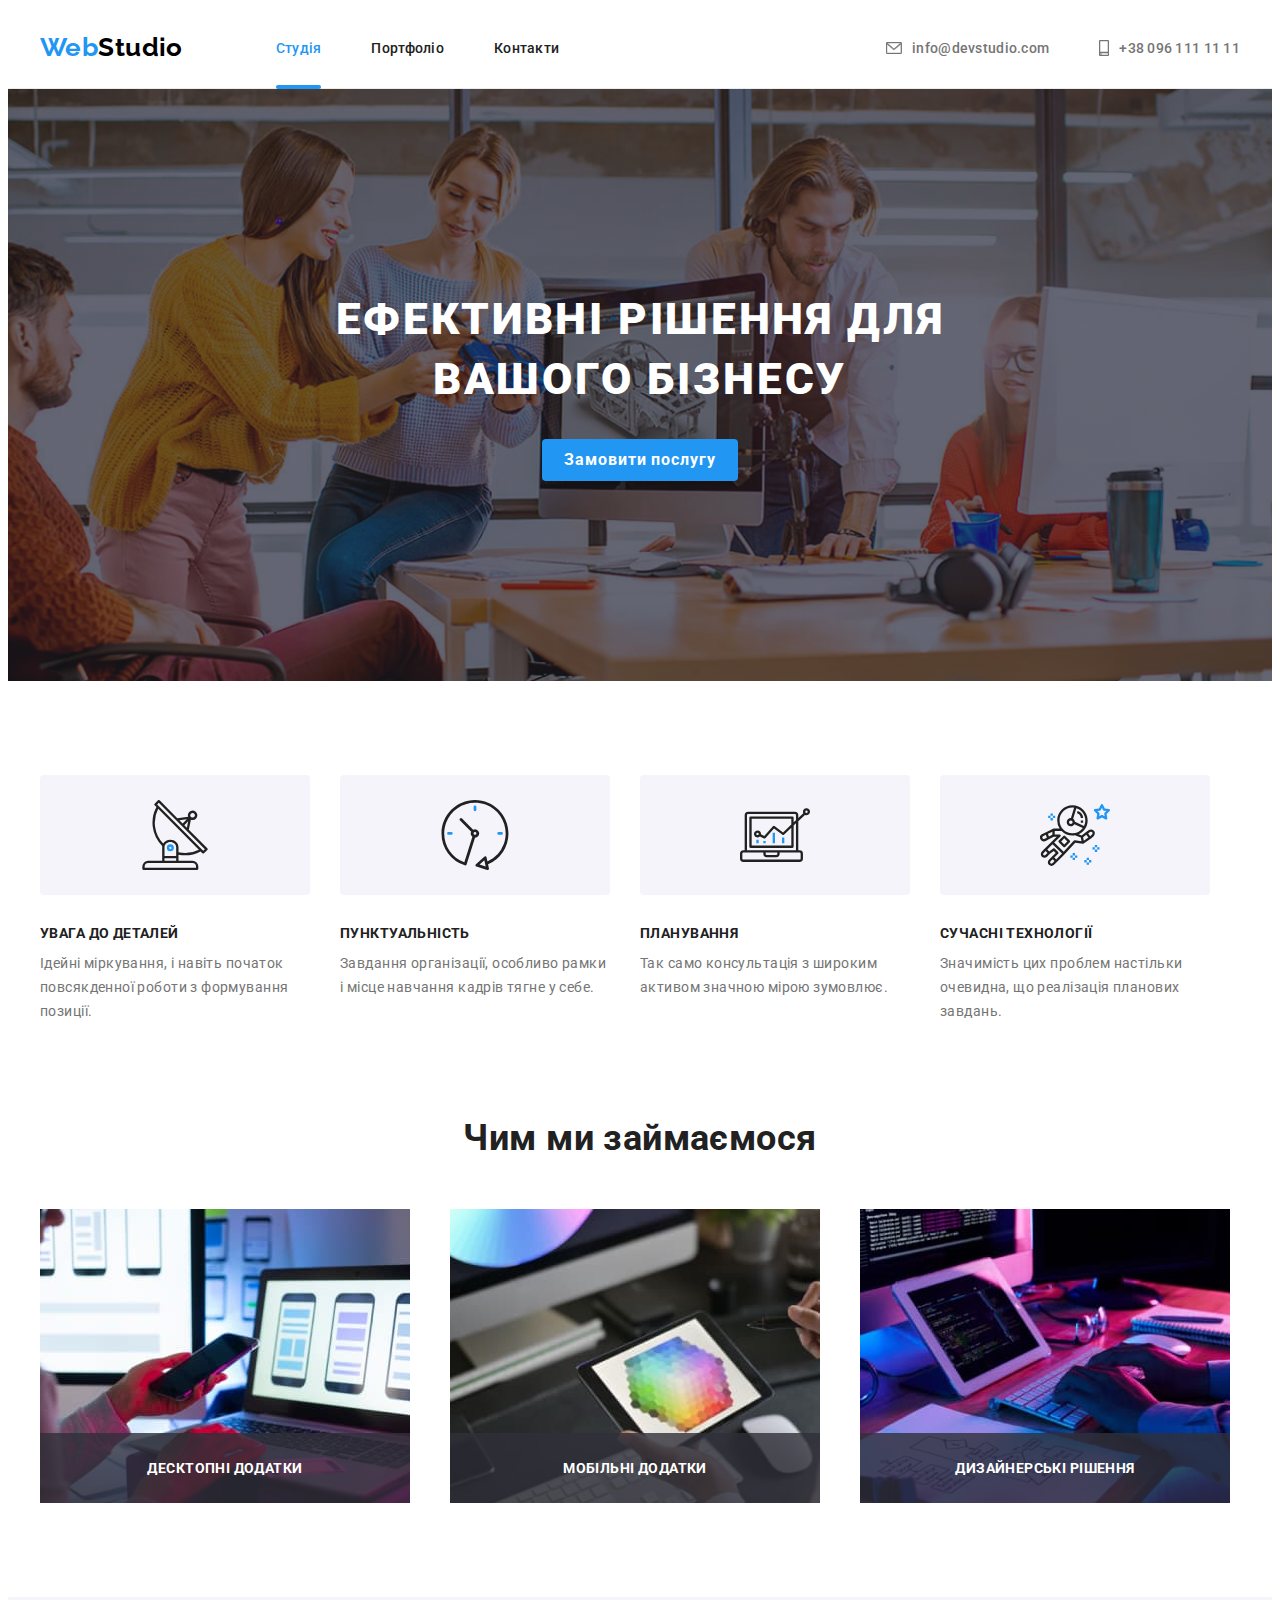
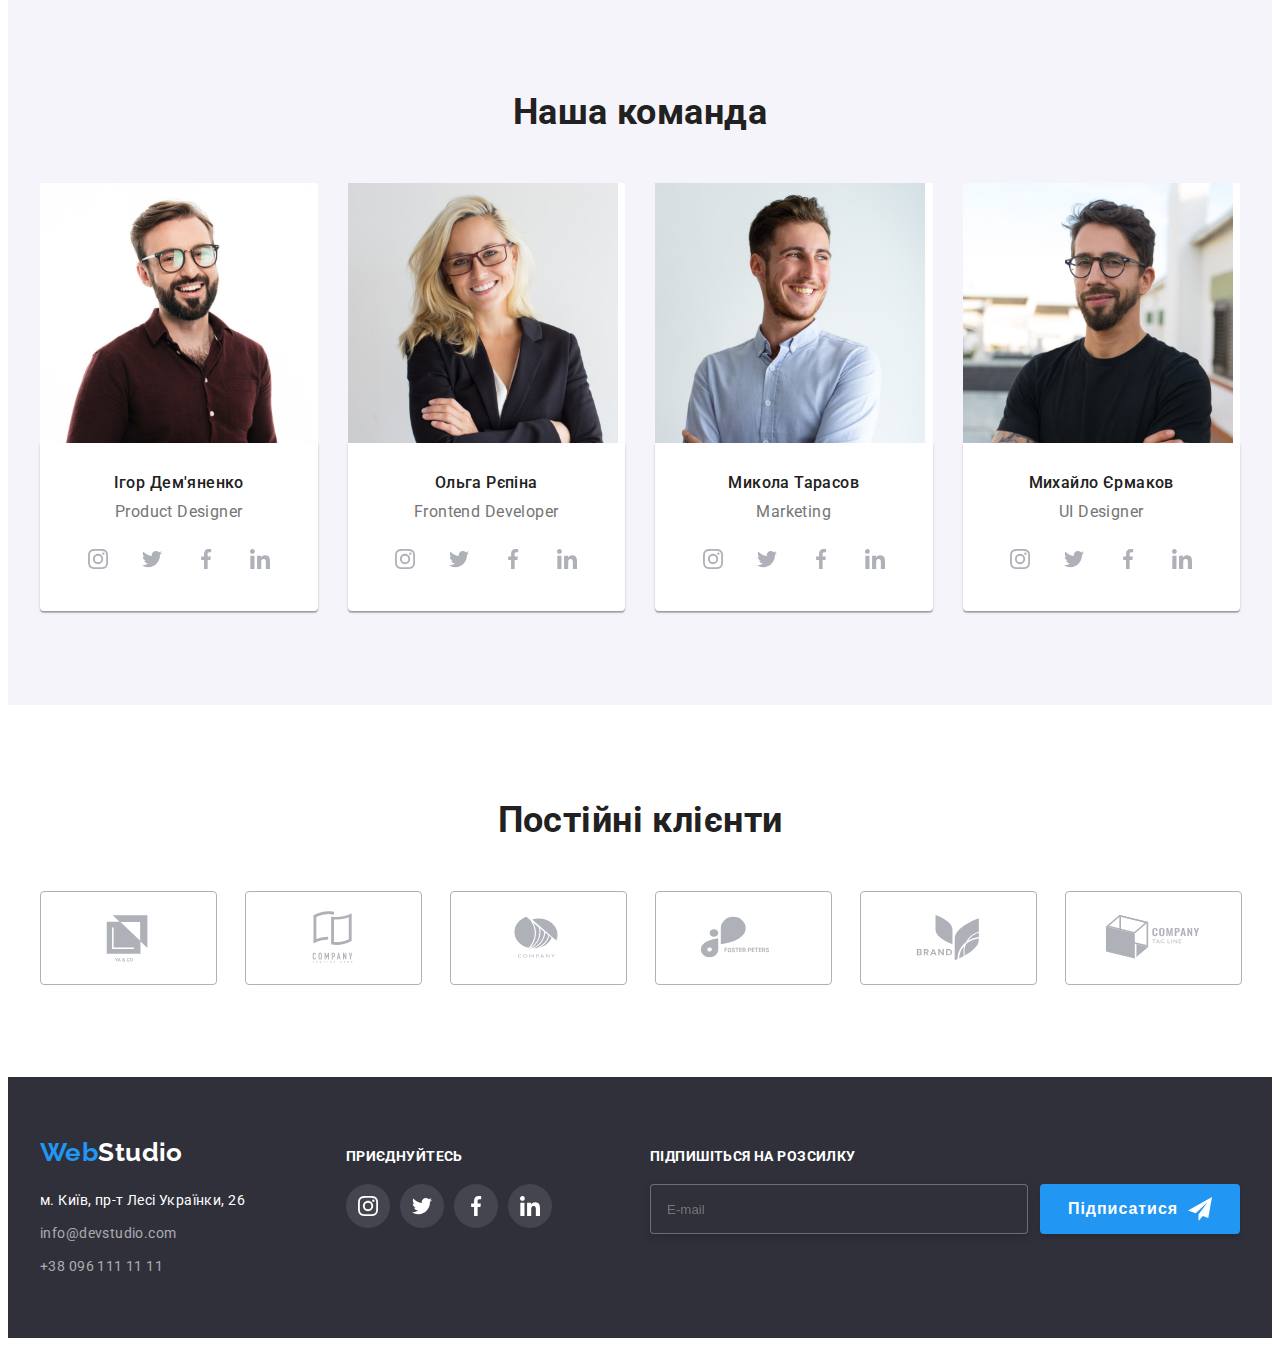
==== index.html @ b9fbfcad "Initial commit" ====
<!DOCTYPE html>
<html lang="uk">
  <head>
    <meta charset="UTF-8" />
    <meta http-equiv="X-UA-Compatible" content="IE=edge" />
    <meta name="viewport" content="width=device-width, initial-scale=1.0" />
    <title>WebStudio</title>
    <!--Fonts-->
    <link rel="preconnect" href="https://fonts.googleapis.com" />
    <link rel="preconnect" href="https://fonts.gstatic.com" crossorigin />
    <link href="https://fonts.googleapis.com/css2?family=Raleway:wght@700&family=Roboto:wght@400;500;700;900&display=swap" rel="stylesheet" />
    <!--modern-normalize.css-->
    <link
      rel="stylesheet"
      href="https://cdnjs.cloudflare.com/ajax/libs/modern-normalize/1.1.0/modern-normalize.min.css"
      integrity="sha512-wpPYUAdjBVSE4KJnH1VR1HeZfpl1ub8YT/NKx4PuQ5NmX2tKuGu6U/JRp5y+Y8XG2tV+wKQpNHVUX03MfMFn9Q=="
      crossorigin="anonymous"
      referrerpolicy="no-referrer"
    />
    <!--CSS-->
    <link rel="stylesheet" href="./CSS/styles.css" />
  </head>

  <body class="page">
    <!--Header (верхня лінія)-->
    <header class="header">
      <div class="container header-container">
        <a class="logo header-logo-link" href="./index.html" lang="en"><span class="logo-part">Web</span>Studio</a>
        <nav class="navigation">
          <ul class="list nav-list">
            <li class="nav-item">
              <a class="link header-link current" href="./index.html">Студія</a>
            </li>
            <li class="nav-item">
              <a class="link header-link" href="./partfolio.html">Портфоліо</a>
            </li>
            <li class="nav-item"><a class="link header-link" href="#">Контакти</a></li>
          </ul>
        </nav>

        <ul class="list nav-list">
          <li class="nav-contact">
            <a class="link header-link" href="mailto:info@devstudio.com">
              <svg class="contacts-icon" width="16" height="12">
                <use href="./images/icons.svg#mail"></use>
              </svg>
              info@devstudio.com</a
            >
          </li>
          <li class="nav-contact">
            <a class="link header-link" href="tel:+380961111111">
              <svg class="contacts-icon" width="10" height="16">
                <use href="./images/icons.svg#smartphone"></use>
              </svg>
              +38 096 111 11 11</a
            >
          </li>
        </ul>
      </div>
    </header>

    <main>
      <!--Section 1 (шапка)-->
      <section class="hero">
        <div class="container hero-container">
          <h1 class="hero-title">Ефективні рішення для вашого бізнесу</h1>
          <button class="hero-btn" type="button" data-modal-open>Замовити послугу</button>
        </div>
      </section>

      <!--Section 2 (особливості)-->
      <section class="feature section">
        <div class="container">
          <h2 class="feature-headline visually-hidden">Особливости</h2>

          <ul class="list feature-list">
            <li class="feature-item">
              <div class="feature-icon-item">
                <svg class="feature-icon" width="70" height="70">
                  <use href="./images/icons.svg#antenna"></use>
                </svg>
              </div>
              <h3 class="feature-title">Увага до деталей</h3>
              <p class="feature-text">Ідейні міркування, і навіть початок повсякденної роботи з формування позиції.</p>
            </li>
            <li class="feature-item">
              <div class="feature-icon-item">
                <svg class="feature-icon" width="70" height="70">
                  <use href="./images/icons.svg#clock"></use>
                </svg>
              </div>
              <h3 class="feature-title">Пунктуальність</h3>
              <p class="feature-text">Завдання організації, особливо рамки і місце навчання кадрів тягне у себе.</p>
            </li>
            <li class="feature-item">
              <div class="feature-icon-item">
                <svg class="feature-icon" width="70" height="70">
                  <use href="./images/icons.svg#diagram"></use>
                </svg>
              </div>
              <h3 class="feature-title">Планування</h3>
              <p class="feature-text">Так само консультація з широким активом значною мірою зумовлює.</p>
            </li>
            <li class="feature-item">
              <div class="feature-icon-item">
                <svg class="feature-icon" width="70" height="70">
                  <use href="./images/icons.svg#astronaut"></use>
                </svg>
              </div>
              <h3 class="feature-title">Сучасні технології</h3>
              <p class="feature-text">Значимість цих проблем настільки очевидна, що реалізація планових завдань.</p>
            </li>
          </ul>
        </div>
      </section>

      <!--Section 3 (чим ми займаємося)-->
      <section class="outer section">
        <div class="container">
          <h2 class="outer-title">Чим ми займаємося</h2>
          <ul class="list outer-list card-set">
            <li class="outer-item card-set-item">
              <img src="./images/feature/img1.jpg" alt="learning to write code" width="370" />
              <p class="outer-text">Десктопні додатки</p>
            </li>
            <li class="outer-item card-set-item">
              <img src="./images/feature/img2.jpg" alt="learn how to configure the code on different devices" width="370" />
              <p class="outer-text">Мобільні додатки</p>
            </li>
            <li class="outer-item card-set-item">
              <img src="./images/feature/img3.jpg" alt="learn how to design a page" width="370" />
              <p class="outer-text">Дизайнерські рішення</p>
            </li>
          </ul>
        </div>
      </section>

      <!--Section 4 (Наша команда)-->
      <section class="team section">
        <div class="container">
          <h2 class="team-title">Наша команда</h2>
          <ul class="list team-list card-set">
            <li class="team-item card-set-item">
              <img class="team-img" src="./images/team/team1.jpg" alt="Product Designer" width="270" />
              <div class="team-box">
                <h3 class="team-name">Ігор Дем'яненко</h3>
                <p class="team-text" lang="en">Product Designer</p>
                <ul class="socials list">
                  <li class="socials-item">
                    <a class="socials-link link" href="https://instagram.com" aria-label="instagram" target="_blank" rel="noopener noreferrer">
                      <svg class="socials-icon" width="20" height="20">
                        <use href="./images/icons.svg#instagram"></use>
                      </svg>
                    </a>
                  </li>
                  <li class="socials-item">
                    <a class="socials-link link" href="https://twitter.com" aria-label="Twitter" target="_blank" rel="noopener noreferrer">
                      <svg class="socials-icon" width="20" height="20">
                        <use href="./images/icons.svg#twitter"></use>
                      </svg>
                    </a>
                  </li>
                  <li class="socials-item">
                    <a class="socials-link link" href="https://facebook.com" aria-label="facebook" target="_blank" rel="noopener noreferrer">
                      <svg class="socials-icon" width="20" height="20">
                        <use href="./images/icons.svg#facebook"></use>
                      </svg>
                    </a>
                  </li>
                  <li class="socials-item">
                    <a class="socials-link link" href="https://linkedin.com" aria-label="linkedin" target="_blank" rel="noopener noreferrer">
                      <svg class="socials-icon" width="20" height="20">
                        <use href="./images/icons.svg#linkedin"></use>
                      </svg>
                    </a>
                  </li>
                </ul>
              </div>
            </li>
            <li class="team-item card-set-item">
              <img class="team-img" src="./images/team/team2.jpg" alt="Frontend Developer" width="270" />
              <div class="team-box">
                <h3 class="team-name">Ольга Рєпіна</h3>
                <p class="team-text" lang="en">Frontend Developer</p>
                <ul class="socials list">
                  <li class="socials-item">
                    <a class="socials-link link" href="https://instagram.com" aria-label="instagram" target="_blank" rel="noopener noreferrer">
                      <svg class="socials-icon" width="20" height="20">
                        <use href="./images/icons.svg#instagram"></use>
                      </svg>
                    </a>
                  </li>
                  <li class="socials-item">
                    <a class="socials-link link" href="https://twitter.com" aria-label="Twitter" target="_blank" rel="noopener noreferrer">
                      <svg class="socials-icon" width="20" height="20">
                        <use href="./images/icons.svg#twitter"></use>
                      </svg>
                    </a>
                  </li>
                  <li class="socials-item">
                    <a class="socials-link link" href="https://facebook.com" aria-label="facebook" target="_blank" rel="noopener noreferrer">
                      <svg class="socials-icon" width="20" height="20">
                        <use href="./images/icons.svg#facebook"></use>
                      </svg>
                    </a>
                  </li>
                  <li class="socials-item">
                    <a class="socials-link link" href="https://linkedin.com" aria-label="linkedin" target="_blank" rel="noopener noreferrer">
                      <svg class="socials-icon" width="20" height="20">
                        <use href="./images/icons.svg#linkedin"></use>
                      </svg>
                    </a>
                  </li>
                </ul>
              </div>
            </li>
            <li class="team-item card-set-item">
              <img class="team-img" src="./images/team/team3.jpg" alt="Marketing" width="270" />
              <div class="team-box">
                <h3 class="team-name">Микола Тарасов</h3>
                <p class="team-text" lang="en">Marketing</p>
                <ul class="socials list">
                  <li class="socials-item">
                    <a class="socials-link link" href="https://instagram.com" aria-label="instagram" target="_blank" rel="noopener noreferrer">
                      <svg class="socials-icon" width="20" height="20">
                        <use href="./images/icons.svg#instagram"></use>
                      </svg>
                    </a>
                  </li>
                  <li class="socials-item">
                    <a class="socials-link link" href="https://twitter.com" aria-label="Twitter" target="_blank" rel="noopener noreferrer">
                      <svg class="socials-icon" width="20" height="20">
                        <use href="./images/icons.svg#twitter"></use>
                      </svg>
                    </a>
                  </li>
                  <li class="socials-item">
                    <a class="socials-link link" href="https://facebook.com" aria-label="facebook" target="_blank" rel="noopener noreferrer">
                      <svg class="socials-icon" width="20" height="20">
                        <use href="./images/icons.svg#facebook"></use>
                      </svg>
                    </a>
                  </li>
                  <li class="socials-item">
                    <a class="socials-link link" href="https://linkedin.com" aria-label="linkedin" target="_blank" rel="noopener noreferrer">
                      <svg class="socials-icon" width="20" height="20">
                        <use href="./images/icons.svg#linkedin"></use>
                      </svg>
                    </a>
                  </li>
                </ul>
              </div>
            </li>
            <li class="team-item card-set-item">
              <img class="team-img" src="./images/team/team4.jpg" alt="UI Designer" width="270" />
              <div class="team-box">
                <h3 class="team-name">Михайло Єрмаков</h3>
                <p class="team-text" lang="en">UI Designer</p>
                <ul class="socials list">
                  <li class="socials-item">
                    <a class="socials-link link" href="https://instagram.com" aria-label="instagram" target="_blank" rel="noopener noreferrer">
                      <svg class="socials-icon" width="20" height="20">
                        <use href="./images/icons.svg#instagram"></use>
                      </svg>
                    </a>
                  </li>
                  <li class="socials-item">
                    <a class="socials-link link" href="https://twitter.com" aria-label="Twitter" target="_blank" rel="noopener noreferrer">
                      <svg class="socials-icon" width="20" height="20">
                        <use href="./images/icons.svg#twitter"></use>
                      </svg>
                    </a>
                  </li>
                  <li class="socials-item">
                    <a class="socials-link link" href="https://facebook.com" aria-label="facebook" target="_blank" rel="noopener noreferrer">
                      <svg class="socials-icon" width="20" height="20">
                        <use href="./images/icons.svg#facebook"></use>
                      </svg>
                    </a>
                  </li>
                  <li class="socials-item">
                    <a class="socials-link link" href="https://linkedin.com" aria-label="linkedin" target="_blank" rel="noopener noreferrer">
                      <svg class="socials-icon" width="20" height="20">
                        <use href="./images/icons.svg#linkedin"></use>
                      </svg>
                    </a>
                  </li>
                </ul>
              </div>
            </li>
          </ul>
        </div>
      </section>
      <!-- Section 5 (Client) -->

      <section class="section">
        <div class="container">
          <h2 class="client-title">Постійні клієнти</h2>
          <ul class="list client-list card-set">
            <li class="client-item card-set-item">
              <a class="client-link link" href="#">
                <svg class="client-icon" width="106" height="60">
                  <use href="./images/icons.svg#logo-1"></use>
                </svg>
              </a>
            </li>
            <li class="client-item card-set-item">
              <a class="client-link link" href="#"
                ><svg class="client-icon" width="106" height="60">
                  <use href="./images/icons.svg#logo-2"></use>
                </svg>
              </a>
            </li>
            <li class="client-item card-set-item">
              <a class="client-link link" href="#"
                ><svg class="client-icon" width="106" height="60">
                  <use href="./images/icons.svg#logo-3"></use>
                </svg>
              </a>
            </li>
            <li class="client-item card-set-item">
              <a class="client-link link" href="#"
                ><svg class="client-icon" width="106" height="60">
                  <use href="./images/icons.svg#logo-4"></use>
                </svg>
              </a>
            </li>
            <li class="client-item card-set-item">
              <a class="client-link link" href="#"
                ><svg class="client-icon" width="106" height="60">
                  <use href="./images/icons.svg#logo-5"></use>
                </svg>
              </a>
            </li>
            <li class="client-item card-set-item">
              <a class="client-link link" href="#"
                ><svg class="client-icon" width="106" height="60">
                  <use href="./images/icons.svg#logo-6"></use>
                </svg>
              </a>
            </li>
          </ul>
        </div>
      </section>
    </main>
    <!--Footer (подвал)-->
    <footer class="footer">
      <div class="container footer-flex">
        <div>
          <a class="logo footer-logo" href="./index.html" lang="en"><span class="logo-part">Web</span><span class="footer-logo-part">Studio</span></a>

          <address class="footer-contact">
            <p class="footer-text">м. Київ, пр-т Лесі Українки, 26</p>
            <ul class="list footer-list">
              <li class="footer-item">
                <a class="link" href="mailto:info@devstudio.com">info@devstudio.com</a>
              </li>
              <li class="footer-item">
                <a class="link" href="tel:+380961111111">+38 096 111 11 11</a>
              </li>
            </ul>
          </address>
        </div>

        <div class="footer-container">
          <p class="footer-socials-text">Приєднуйтесь</p>
          <ul class="list footer-socials-list">
            <li class="footer-socials-item">
              <a class="footer-socials-link" href="https://instagram.com" aria-label="instagram" target="_blank" rel="noopener noreferrer">
                <svg class="footer-socials-icon" width="20" height="20">
                  <use href="./images/icons.svg#instagram"></use>
                </svg>
              </a>
            </li>
            <li class="footer-socials-item">
              <a class="footer-socials-link" href="https://twitter.com" aria-label="Twitter" target="_blank" rel="noopener noreferrer">
                <svg class="footer-socials-icon" width="20" height="20">
                  <use href="./images/icons.svg#twitter"></use>
                </svg>
              </a>
            </li>
            <li class="footer-socials-item">
              <a class="footer-socials-link" href="https://facebook.com" aria-label="facebook" target="_blank" rel="noopener noreferrer">
                <svg class="footer-socials-icon" width="20" height="20">
                  <use href="./images/icons.svg#facebook"></use>
                </svg>
              </a>
            </li>
            <li class="footer-socials-item">
              <a class="footer-socials-link" href="https://linkedin.com" aria-label="linkedin" target="_blank" rel="noopener noreferrer">
                <svg class="footer-socials-icon" width="20" height="20">
                  <use href="./images/icons.svg#linkedin"></use>
                </svg>
              </a>
            </li>
          </ul>
        </div>

        <div class="footer-container">
          <p class="footer-mailing-text">Підпишіться на розсилку</p>
          <form class="footeer-mailing-contener">
            <label class="footer-label">
              <input class="footer-mailing-form" type="email" name="mail" placeholder="E-mail" />
            </label>
            <button class="footer-mailing-btn" type="submit">
              <span>Підписатися</span>
              <svg class="footer-mailing-svg" width="24" height="24">
                <use href="./images/icons.svg#mail-plane"></use>
              </svg>
            </button>
          </form>
        </div>
      </div>
    </footer>
    <!-- Modal window -->
    <div class="backdrop is-hidden" data-modal>
      <div class="modal">
        <button class="modal-btn" type="button" data-modal-close>
          <svg width="18" height="18">
            <use href="./images/icons.svg#close-black"></use>
          </svg>
        </button>
        <form class="register-form" name="register-form">
          <strong class="register-form-title">Залиште свої дані, ми вам передзвонимо</strong>

          <div class="register-form-group" role="group">
            <label class="register-form-field">
              <span class="register-form-text">Ім'я</span>
              <input class="register-form-input" type="text" name="name" />
              <svg class="register-form-icon" width="18" height="18">
                <use href="./images/icons.svg#person"></use>
              </svg>
            </label>

            <label class="register-form-field">
              <span class="register-form-text">Телефон</span>
              <input class="register-form-input" type="tel" name="tel" />
              <svg class="register-form-icon" width="18" height="18">
                <use href="./images/icons.svg#phone"></use>
              </svg>
            </label>

            <label class="register-form-field">
              <span class="register-form-text">Пошта</span>
              <input class="register-form-input" type="email" name="email" />
              <svg class="register-form-icon" width="18" height="18">
                <use href="./images/icons.svg#email"></use>
              </svg>
            </label>

            <label class="register-form-field">
              <span class="register-form-text">Коментар</span>
              <textarea class="register-form-massage" name="comment" rows="6" placeholder="Введіть текст"></textarea>
            </label>
          </div>

          <label class="register-form-agreement">
            <input class="register-form-checkbox visually-hidden" type="checkbox" name="checkbox" />
            <svg class="register-form-icons" width="16" height="15">
              <use class="icon-checked" href="./images/icons.svg#check"></use>
              <use class="icon-unchecked" href="./images/icons.svg#uncheck"></use>
            </svg>
            <span class="register-form-mailing">Погоджуюся з розсилкою та приймаю <a class="register-form-contract link" href="#">Умови договору</a></span>
          </label>

          <button class="register-form-btn" type="submit">Відправити</button>
        </form>
      </div>
    </div>

    <script src="./js/modal.js"></script>
  </body>
</html>
---- CSS/styles.css ----
:root {
  /* Fonts */
  --main-font: 'Roboto', sans-serif;
  --secondary-font: 'Raleway', sans-serif;

  /* Text colors */
  --main-txt-cl: #212121;
  --light-txt-cl: #757575;
  --accent-txt-cl: #2196f3;
  --second-txt-cl: #ffffff;
  --black-txt-cl: #000000;
  --footer-link-txt-cl: rgba(255, 255, 255, 0.6);
  --footer-txt-second: rgba(255, 255, 255, 0.1);

  /* Background colors */
  --accent-bg-cl: #2f303a;
  --bg-cl: #f5f5f5;
  --second-bg-cl: #f5f4fa;
  --cl-box: #eeeeee;
  --bg-activ-btn: #188ce8;
  --bg-grip-cl: #afb1b8;

  /* Others */
  --items: 3;
  --indent: 30px;

  --animation: 250ms cubic-bezier(0.4, 0, 0.2, 1);
}
/**
  |============================
  | Основні
  |============================
*/
/* reset */
h1,
h2,
h3,
h4,
h5,
h6,
p {
  margin: 0;
}

img {
  display: block;
}

.list {
  list-style: none;
  margin: 0;
  padding: 0;
}

.link {
  text-decoration: none;
  color: currentColor;
  transition: color var(--animation);
}

.container {
  width: 1200px;
  padding-left: 15px;
  padding-right: 15px;

  margin-left: auto;
  margin-right: auto;
}

/* card set */
.card-set {
  display: flex;
  flex-wrap: wrap;
  gap: var(--indent);
}

.card-set-item {
  flex-basis: calc((100% - var(--indent) * (var(--items) - 1)) / var(--items));
}

/**
  |============================
  | body
  |============================
*/
.page {
  font-size: 14px;
  font-family: var(--main-font);
  letter-spacing: 0.03em;
  color: var(--main-txt-cl);
  background: var(--second-txt-cl);
}
.visually-hidden {
  position: absolute;
  width: 1px;
  height: 1px;
  margin: -1px;
  border: 0;
  padding: 0;
  white-space: nowrap;
  clip-path: inset(100%);
  clip: rect(0 0 0 0);
  overflow: hidden;
}
.section {
  padding-top: 94px;
  padding-bottom: 94px;
  align-items: center;
}

/**
  |============================
  | Header
  |============================
*/
.header {
  background: var(--second-txt-cl);
  color: currentColor;
  border-bottom: 1px solid #ececec;
}
.header-container {
  display: flex;
  align-items: center;
}
.navigation {
  margin-right: auto;
}
.nav-list {
  display: flex;
  align-items: center;
  gap: 50px;
}

.logo {
  font-family: var(--secondary-font);
  font-weight: 700;
  font-size: 26px;
  line-height: calc(31 / 26);
  text-decoration: none;
  color: var(--black-txt-cl);
  margin-right: 93px;
}

.logo-part {
  color: var(--accent-txt-cl);
}

.nav-item {
  font-weight: 500;
  line-height: calc(16 / 14);
  letter-spacing: 0.02em;
  color: var(--main-txt-cl);
}

.header-link {
  display: flex;
  align-items: center;
  padding-top: 32px;
  padding-bottom: 32px;
  gap: 10px;
}
.header-logo-link {
  display: flex;
  align-items: center;
  padding-top: 24px;
  padding-bottom: 25px;
}

.nav-contact {
  font-weight: 500;
  font-size: 14px;
  line-height: calc(16 / 14);
  letter-spacing: 0.02em;
  color: var(--light-txt-cl);
  transition: color var(--animation);
}

.link:hover,
.link:focus {
  color: var(--accent-txt-cl);
}
.nav-item {
  position: relative;
}

.current {
  color: var(--accent-txt-cl);
}
.nav-item .current::after {
  content: '';
  display: inline-block;
  position: absolute;
  width: 100%;
  height: 4px;
  bottom: -1.5%;
  background-color: var(--accent-txt-cl);
  border-radius: 2px;
}

.contacts-icon {
  fill: currentColor;
  stroke: var(--light-txt-cl);
  transition: color var(--animation);
}
.nav-contact .contacts-icon:hover,
.nav-contact .contacts-icon:focus {
  color: var(--accent-txt-cl);
}
/**
  |============================
  | Section 1 (шапка)
  |============================
*/

.hero {
  background-color: var(--accent-bg-cl);
  padding-top: 200px;
  padding-bottom: 200px;
  background-image: linear-gradient(to right, rgba(47, 48, 58, 0.4), rgba(47, 48, 58, 0.4)), url(../images/hero/bg-hero.png);
  background-position: center;
  background-repeat: no-repeat;
  background-size: cover;
  max-width: 1600px;
  margin-left: auto;
  margin-right: auto;
}

/* .hero-container {
} */

.hero-title {
  font-weight: 900;
  font-size: 44px;
  line-height: calc(60 / 44);
  text-align: center;
  letter-spacing: 0.06em;
  text-transform: uppercase;
  color: var(--second-txt-cl);
  width: 696px;
  margin-left: auto;
  margin-right: auto;
  margin-bottom: 30px;
}
.hero-btn:hover,
.hero-btn:focus {
  background-color: var(--bg-activ-btn);
}
.hero-btn {
  font-family: inherit;
  font-weight: 700;
  font-size: 16px;
  line-height: calc(30 / 16);
  display: flex;
  align-items: center;
  text-align: center;
  cursor: pointer;
  letter-spacing: 0.06em;
  color: var(--second-txt-cl);
  background-color: var(--accent-txt-cl);
  padding: 6px 22px;
  margin-left: auto;
  margin-right: auto;
  border: none;
  box-shadow: 0px 4px 4px rgba(0, 0, 0, 0.15);
  border-radius: 4px;
  transition: background-color var(--animation);
}

/**
  |============================
  | Section 2 (особливості)
  |============================
*/
/* .feature {

} */

.feature-list {
  display: flex;
  gap: 30px;
}
.feature-icon-item {
  display: flex;
  justify-content: center;
  align-items: center;
  width: 270px;
  height: 120px;
  background-color: var(--second-bg-cl);
  border-radius: 4px;
  margin-bottom: 30px;
}
.feature-icon {
  --items: 4;
}

/*.feature-headline {
 } */

.feature-item {
  width: 270px;
}

.feature-title {
  margin-bottom: 10px;
  font-weight: 700;
  font-size: 14px;
  line-height: calc(16 / 14);
  text-transform: uppercase;
  color: var(--main-txt-cl);
}

.feature-text {
  line-height: calc(24 / 14);
  color: var(--light-txt-cl);
}

/**
  |============================
  | чим ми займаємося
  |============================
*/

.outer {
  padding-top: 0;
}

/* .outer-list {
} */

.outer-title {
  font-weight: 700;
  font-size: 36px;
  line-height: calc(42 / 36);
  text-align: center;
  color: var(--main-txt-cl);
  margin-bottom: 50px;
}

.outer-item {
  position: relative;
}

.outer-text {
  display: flex;
  justify-content: center;
  align-items: center;
  position: absolute;
  font-weight: 700;
  font-size: 14px;
  line-height: calc(16 / 14);
  text-transform: uppercase;
  width: 370px;
  height: 70px;
  bottom: 0;
  color: var(--second-txt-cl);
  background-color: rgba(47, 48, 58, 0.8);
}

/**
  |============================
  | Команда
  |============================
*/

.team {
  background: var(--second-bg-cl);
}

.team-list {
  --items: 4;
}

.team-title {
  margin-bottom: 50px;
  font-weight: 700;
  font-size: 36px;
  line-height: calc(42 / 36);
  text-align: center;
  color: var(--main-txt-cl);
}

.team-item {
  background-color: var(--second-txt-cl);
}

/*.team-img {
}*/
.team-box {
  box-shadow: 0px 1px 3px rgba(0, 0, 0, 0.12), 0px 1px 1px rgba(0, 0, 0, 0.14), 0px 2px 1px rgba(0, 0, 0, 0.2);
  border-radius: 0px 0px 4px 4px;
  padding: 30px;
}

.team-name {
  margin-bottom: 10px;
  font-weight: 500;
  font-size: 16px;
  line-height: calc(19 / 16);
  text-align: center;
  color: var(--main-txt-cl);
}

.team-text {
  font-size: 16px;
  line-height: calc(19 / 16);
  text-align: center;
  color: var(--light-txt-cl);
  margin-bottom: 16px;
}

/* team icons */
.socials {
  display: flex;
  justify-content: center;
  gap: 10px;
}
.socials-item .socials-link {
  display: flex;
  align-items: center;
  justify-content: center;

  width: 44px;
  height: 44px;

  color: var(--bg-grip-cl);
  background-color: var(--second-txt-cl);
  border-radius: 50%;
  transition: color var(--animation), background-color var(--animation);
}

.socials-link:hover,
.socials-link:focus {
  color: var(--second-txt-cl);
  background-color: var(--accent-txt-cl);
}

.socials-icon {
  fill: currentColor;
}

/**
  |============================
  | Client
  |============================
*/

.client-title {
  font-weight: 700;
  font-size: 36px;
  line-height: 42px;
  text-align: center;
  margin-bottom: 50px;
}

.client-list {
  display: flex;
  gap: 30px;
  --items: 6;
}
.client-item {
  width: 170px;
  height: 92px;
}

.client-link {
  display: flex;
  justify-content: center;
  align-items: center;
  border: 1px solid var(--bg-grip-cl);
  border-radius: 4px;
  width: 100%;
  height: 100%;
  color: var(--bg-grip-cl);
  transition: color var(--animation), border var(--animation);
}

.client-link:hover,
.client-link:focus {
  color: var(--accent-txt-cl);
  border: 1px solid var(--accent-txt-cl);
}

.client-icon {
  fill: currentColor;
}

/**
  |============================
  | Footer
  |============================
*/

.footer {
  background-color: var(--accent-bg-cl);
  padding-top: 60px;
  padding-bottom: 60px;
}
.footer-flex {
  display: flex;
  gap: 70px;
  align-items: baseline;
}

.footer-logo {
  display: block;
  margin-bottom: 20px;
}
.footer-logo-part {
  color: var(--second-txt-cl);
}

.footer-list {
  display: flex;
  flex-direction: column;
  gap: 9px;
}
.footer-contact {
  font-style: normal;
  text-decoration: none;
  line-height: calc(24 / 14);
}
.footer-text {
  margin-bottom: 9px;
  line-height: calc(24 / 14);
  color: var(--second-txt-cl);
}

.footer-item {
  color: var(--footer-link-txt-cl);
}
.footer-container {
  display: flex;
  flex-direction: column;
}

.footer-container:last-child {
  margin-left: auto;
}

/* .footer-socials-container {
} */
.footer-socials-text {
  font-weight: 700;
  line-height: calc(16 / 14);
  letter-spacing: 0.03em;
  text-transform: uppercase;
  color: var(--second-txt-cl);
  margin-bottom: 20px;
}
.footer-socials-list {
  display: flex;
  justify-content: center;
  gap: 10px;
}

/* .footer-socials-item {
} */
.footer-socials-link {
  display: flex;
  align-items: center;
  justify-content: center;
  width: 44px;
  height: 44px;
  border-radius: 50%;

  color: var(--second-txt-cl);
  background-color: var(--footer-txt-second);
  transition: background-color var(--animation);
}

.footer-socials-link:hover,
.footer-socials-link:focus {
  background-color: var(--accent-txt-cl);
}
.footer-socials-icon {
  fill: currentColor;
}

/* mailing  list */
.footer-label {
  display: flex;
  justify-content: center;
}

.footer-mailing-text {
  font-weight: 700;
  line-height: calc(16 / 14);
  letter-spacing: 0.03em;
  text-transform: uppercase;
  color: var(--second-txt-cl);
  margin-bottom: 20px;
}

.footer-mailing-btn {
  display: flex;
  gap: 10px;
  width: 200px;
  font-weight: 700;
  font-size: 16px;
  line-height: calc(30 / 16);
  align-items: center;
  text-align: center;
  letter-spacing: 0.06em;
  color: var(--second-txt-cl);
  background: var(--accent-txt-cl);
  box-shadow: 0px 4px 4px rgba(0, 0, 0, 0.15);
  border-radius: 4px;
  border: none;
  cursor: pointer;
  fill: currentColor;
  padding-top: 10px;
  padding-bottom: 10px;
  padding-left: 28px;
  padding-right: 13px;
}
.footer-mailing-form {
  color: var(--second-txt-cl);
  background: var(--accent-bg-cl);
  border: 1px solid rgba(255, 255, 255, 0.3);
  filter: drop-shadow(0px 4px 4px rgba(0, 0, 0, 0.15));
  border-radius: 4px;
  margin-right: 12px;
  padding-left: 16px;
  width: 358px;
}
.footeer-mailing-contener {
  display: flex;
}

/**
    |============================
    | Partfolio
    |============================
  */

.partfolio-filtr {
  display: flex;
  justify-content: center;
  gap: 8px;
  margin-bottom: 50px;
}

/* .partfolio-filtr-item {
  
} */

.partfolio-btn {
  font-family: inherit;
  font-weight: 500;
  font-size: 16px;
  line-height: calc(26 / 16);
  cursor: pointer;
  align-items: center;
  text-align: center;
  background-color: var(--second-bg-cl);
  border: none;
  padding: 6px 22px;
  border-radius: 4px;
  transition: color var(--animation), background-color var(--animation), box-shadow var(--animation);
}

.partfolio-btn:hover,
.partfolio-btn:focus {
  color: var(--second-txt-cl);
  background-color: var(--accent-txt-cl);
  box-shadow: 0px 3px 1px rgba(0, 0, 0, 0.1), 0px 1px 2px rgba(0, 0, 0, 0.08), 0px 2px 2px rgba(0, 0, 0, 0.12);
}

/* .partfolio-card-list {
/* } */
.partfolio-work {
  display: flex;
  flex-wrap: wrap;
  transition: box-shadow var(--animation);
}

/* .partfolio-work-img { 
} */
.portfolio-thumb {
  position: relative;
  overflow: hidden;
}
.overlay {
  position: absolute;
  top: 0;
  left: 0;
  width: 100%;
  height: 100%;
  transform: translateY(100%);
  display: flex;
  justify-content: center;
  align-items: center;
  padding: 24px;
  background-color: rgba(33, 150, 243, 0.9);
  transition: transform var(--animation);
}
.overlay-desc {
  font-weight: 400;
  font-size: 18px;
  line-height: calc(28 / 18);
  letter-spacing: 0.03em;
  user-select: none;

  color: var(--second-txt-cl);
}
.partfolio-work:hover .overlay {
  transform: translateY(0);
}

.partfolio-box-link:focus .overlay {
  transform: translateY(0);
}

.partfolio-box {
  border: 1px solid var(--cl-box);
  border-top: 0;
  padding: 20px 24px;
  width: 370px;
}
.partfolio-work-item {
  margin-bottom: 4px;
  font-weight: 700;
  font-size: 18px;
  line-height: calc(36 / 18);
  letter-spacing: 0.06em;
  color: var(--main-txt-cl);
}

.partfolio-work-text {
  font-size: 16px;
  line-height: calc(30 / 16);
  color: var(--light-txt-cl);
}
.partfolio-box-link {
  transition: box-shadow var(--animation);
}

.partfolio-box-link:focus {
  box-shadow: 0px 1px 1px rgba(0, 0, 0, 0.12), 0px 4px 4px rgba(0, 0, 0, 0.06), 1px 4px 6px rgba(0, 0, 0, 0.16);
}
.partfolio-work:hover {
  box-shadow: 0px 1px 1px rgba(0, 0, 0, 0.12), 0px 4px 4px rgba(0, 0, 0, 0.06), 1px 4px 6px rgba(0, 0, 0, 0.16);
}

/**
  |============================
  | Modal window
  |============================
*/

.backdrop {
  position: fixed;

  top: 0;
  left: 0;
  width: 100%;
  height: 100%;
  background-color: rgba(0, 0, 0, 0.2);
  z-index: 1000;
  transition: opacity 1000ms;
}

.backdrop.is-hidden {
  opacity: 0;
  pointer-events: none;
  visibility: hidden, opacity 1000ms;
}
.modal {
  position: absolute;
  padding: 40px;
  top: 50%;
  left: 50%;
  transform: translate(-50%, -50%);
  width: 528px;
  height: 581px;
  background-color: var(--second-txt-cl);
  box-shadow: 0px 1px 3px rgba(0, 0, 0, 0.12), 0px 1px 1px rgba(0, 0, 0, 0.14), 0px 2px 1px rgba(0, 0, 0, 0.2);
  border-radius: 4px;
}

.modal-btn {
  display: flex;
  align-items: center;
  justify-content: center;
  position: absolute;
  top: 8px;
  right: 8px;
  border-radius: 50%;
  border: 1px solid rgba(0, 0, 0, 0.1);
  padding: 0;
  width: 30px;
  height: 30px;
  color: var(--black-txt-cl);
  background-color: var(--second-txt-cl);
  cursor: pointer;
  transition: fill var(--animation);
}

.modal-btn:hover,
.modal-btn:focus {
  fill: var(--bg-activ-btn);
}

/**
  |============================
  | register form
  |============================
*/
.register-form-field {
  display: block;
  position: relative;
  margin-bottom: 10px;
}

.register-form-group {
  margin-bottom: 20px;
}

.register-form-title {
  display: block;
  margin-bottom: 12px;
  font-weight: 700;
  font-size: 20px;
  line-height: calc(23 / 20);
  text-align: center;
  letter-spacing: 0.03em;

  color: var(--main-txt-cl);
}
.register-form-text {
  line-height: calc(14 / 12);
  letter-spacing: 0.01em;
  color: var(--light-txt-cl);
  display: block;
  margin-bottom: 4px;
}

.register-form-field:last-child {
  margin-bottom: 0;
}

.register-form-btn {
  font-family: inherit;
  font-weight: 700;
  font-size: 16px;
  line-height: calc(30 / 16);
  display: flex;
  align-items: center;
  text-align: center;
  cursor: pointer;
  letter-spacing: 0.06em;
  color: var(--second-txt-cl);
  background-color: var(--accent-txt-cl);
  padding: 6px 22px;
  margin-left: auto;
  margin-right: auto;
  border: none;
  box-shadow: 0px 4px 4px rgba(0, 0, 0, 0.15);
  border-radius: 4px;
  transition: background-color var(--animation);
  margin-bottom: 40px;
}

.register-form-btn:hover,
.register-form-btn:focus {
  background-color: var(--bg-activ-btn);
}
.register-form-mailing {
  font-size: 14px;
  line-height: calc(24 / 14);
  letter-spacing: 0.03em;
  color: var(--light-txt-cl);
}
.register-form-contract {
  color: var(--accent-txt-cl);
  text-decoration: underline;
}

.register-form-massage {
  padding: 12px 16px;
  resize: none;
  width: 100%;
  border: 1px solid rgba(33, 33, 33, 0.2);
  border-radius: 4px;
  outline: transparent;
  display: block;
  transition: border-color var(--animation);
}

.register-form-massage:focus {
  border-color: var(--accent-txt-cl);
}

.register-form-input {
  width: 100%;
  height: 40px;
  padding-left: 42px;
  padding-right: 42px;
  border: 1px solid rgba(33, 33, 33, 0.2);
  border-radius: 4px;
  outline: transparent;
  transition: border-color var(--animation);
}

.register-form-input:focus {
  border-color: var(--accent-txt-cl);
}
.register-form-icon {
  position: absolute;
  left: 12px;
  bottom: 11px;
}

.register-form-input:focus ~ .register-form-icon {
  fill: var(--accent-txt-cl);
}
.register-form-agreement {
  display: flex;
  align-items: center;
  justify-content: center;
  gap: 10px;
  margin-bottom: 20px;
}

.icon-checked {
  opacity: 0;
  fill: var(--accent-txt-cl);
  transition: opacity var(--animation);
}

.register-form-checkbox:checked + .register-form-icons .icon-checked {
  opacity: 1;
}
.icon-unchecked {
  transition: opacity var(--animation);
}

.register-form-checkbox:focus + .register-form-icons {
  fill: var(--accent-txt-cl);
}

.register-form-checkbox:checked + .register-form-icons .icon-unchecked {
  opacity: 0;
}
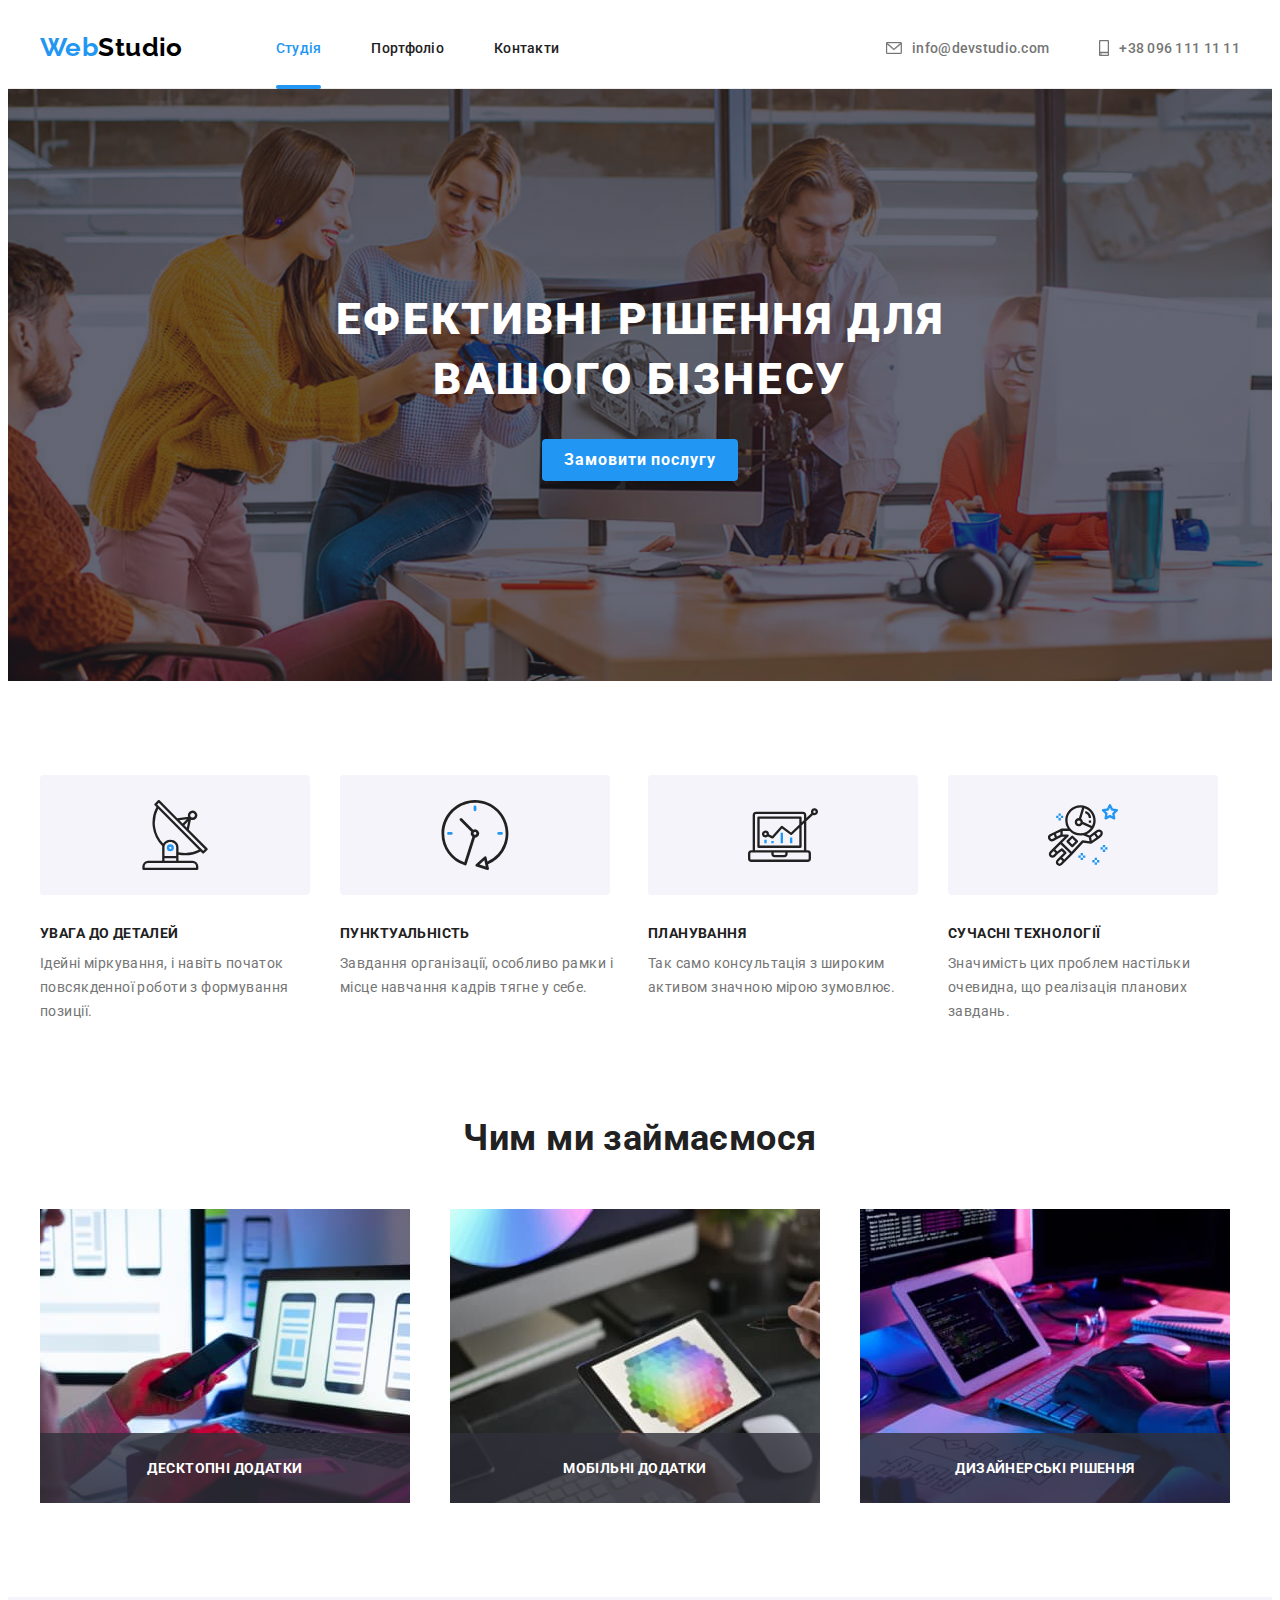
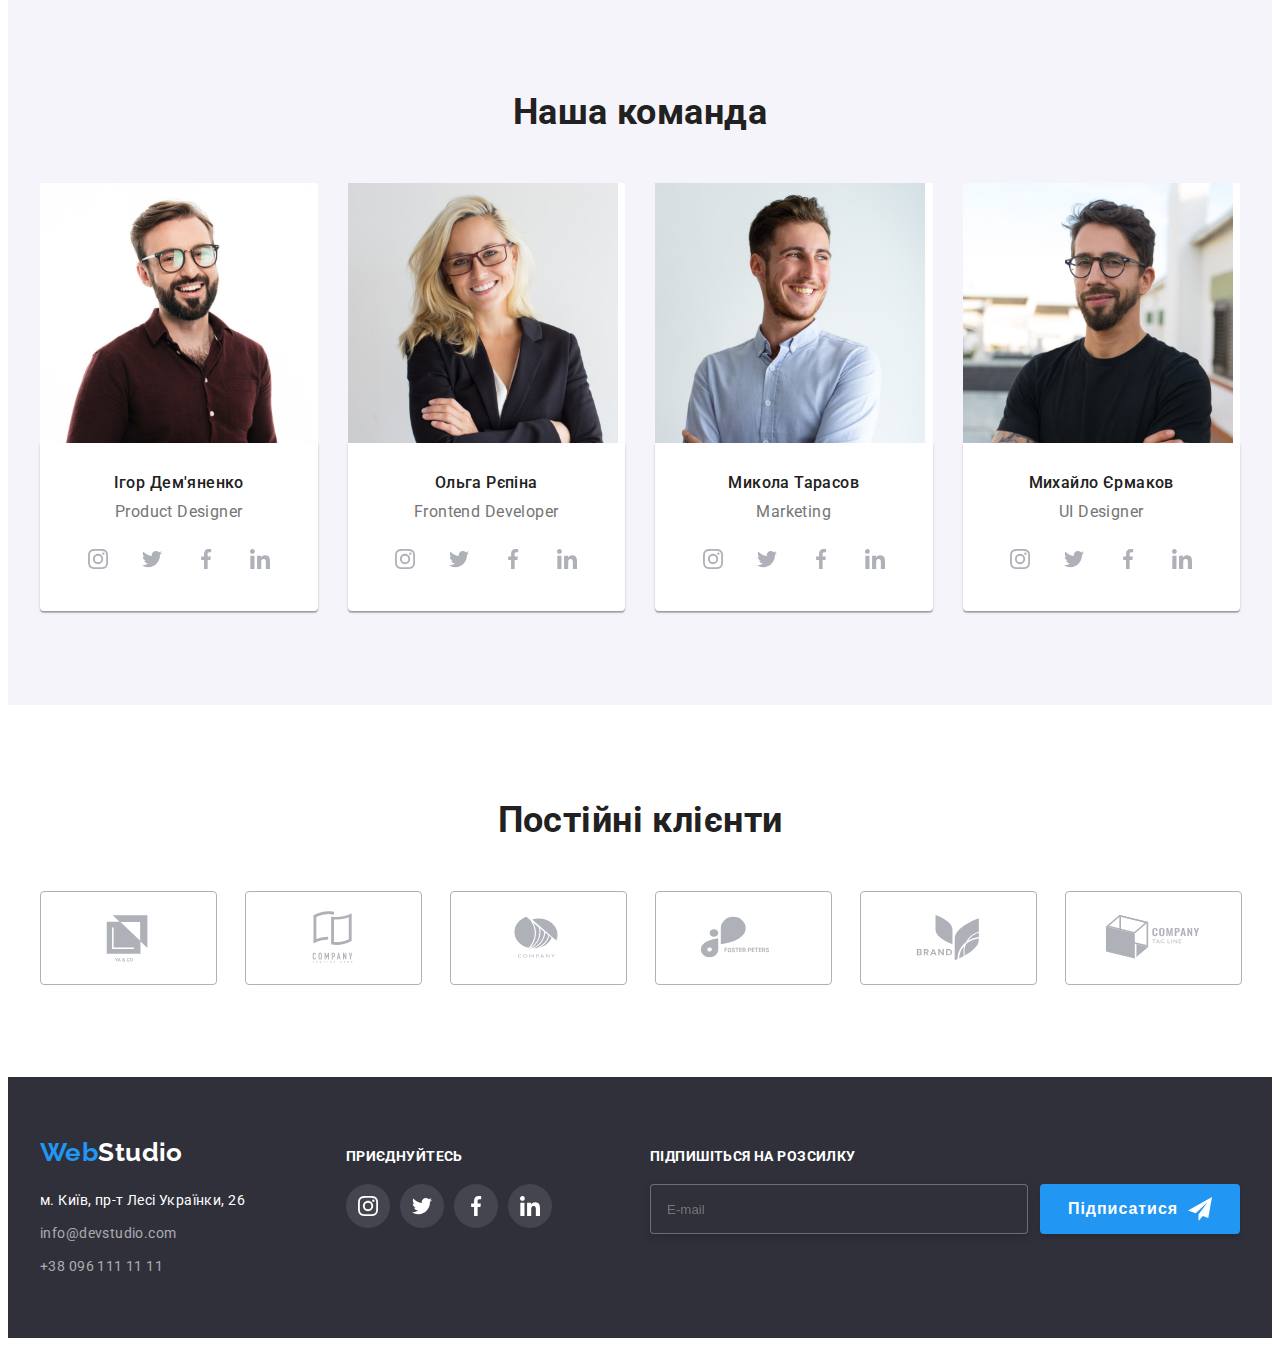
==== commit 84f2f398: "sass" ====
--- a/index.html
+++ b/index.html
@@ -18,7 +18,7 @@
       referrerpolicy="no-referrer"
     />
     <!--CSS-->
-    <link rel="stylesheet" href="./CSS/styles.css" />
+    <link rel="stylesheet" href="./CSS/main.min.css" />
   </head>
 
   <body class="page">
@@ -62,53 +62,53 @@
     <main>
       <!--Section 1 (шапка)-->
       <section class="hero">
-        <div class="container hero-container">
-          <h1 class="hero-title">Ефективні рішення для вашого бізнесу</h1>
-          <button class="hero-btn" type="button" data-modal-open>Замовити послугу</button>
+        <div class="container">
+          <h1 class="hero__title">Ефективні рішення для вашого бізнесу</h1>
+          <button class="hero__btn" type="button" data-modal-open>Замовити послугу</button>
         </div>
       </section>
 
       <!--Section 2 (особливості)-->
       <section class="feature section">
         <div class="container">
-          <h2 class="feature-headline visually-hidden">Особливости</h2>
-
-          <ul class="list feature-list">
+          <h2 class="feature__headline visually-hidden">Особливости</h2>
+
+          <ul class="list feature__list">
+            <li class="feature__item">
+              <div class="feature__item-img">
+                <svg class="feature__item-icon" width="70" height="70">
+                  <use href="./images/icons.svg#antenna"></use>
+                </svg>
+              </div>
+              <h3 class="feature__title">Увага до деталей</h3>
+              <p class="feature__text">Ідейні міркування, і навіть початок повсякденної роботи з формування позиції.</p>
+            </li>
             <li class="feature-item">
-              <div class="feature-icon-item">
-                <svg class="feature-icon" width="70" height="70">
-                  <use href="./images/icons.svg#antenna"></use>
-                </svg>
-              </div>
-              <h3 class="feature-title">Увага до деталей</h3>
-              <p class="feature-text">Ідейні міркування, і навіть початок повсякденної роботи з формування позиції.</p>
+              <div class="feature__item-img">
+                <svg class="feature__item-icon" width="70" height="70">
+                  <use href="./images/icons.svg#clock"></use>
+                </svg>
+              </div>
+              <h3 class="feature__title">Пунктуальність</h3>
+              <p class="feature__text">Завдання організації, особливо рамки і місце навчання кадрів тягне у себе.</p>
             </li>
             <li class="feature-item">
-              <div class="feature-icon-item">
-                <svg class="feature-icon" width="70" height="70">
-                  <use href="./images/icons.svg#clock"></use>
-                </svg>
-              </div>
-              <h3 class="feature-title">Пунктуальність</h3>
-              <p class="feature-text">Завдання організації, особливо рамки і місце навчання кадрів тягне у себе.</p>
+              <div class="feature__item-img">
+                <svg class="feature__item-icon" width="70" height="70">
+                  <use href="./images/icons.svg#diagram"></use>
+                </svg>
+              </div>
+              <h3 class="feature__title">Планування</h3>
+              <p class="feature__text">Так само консультація з широким активом значною мірою зумовлює.</p>
             </li>
             <li class="feature-item">
-              <div class="feature-icon-item">
-                <svg class="feature-icon" width="70" height="70">
-                  <use href="./images/icons.svg#diagram"></use>
-                </svg>
-              </div>
-              <h3 class="feature-title">Планування</h3>
-              <p class="feature-text">Так само консультація з широким активом значною мірою зумовлює.</p>
-            </li>
-            <li class="feature-item">
-              <div class="feature-icon-item">
-                <svg class="feature-icon" width="70" height="70">
+              <div class="feature__item-img">
+                <svg class="feature__item-icon" width="70" height="70">
                   <use href="./images/icons.svg#astronaut"></use>
                 </svg>
               </div>
-              <h3 class="feature-title">Сучасні технології</h3>
-              <p class="feature-text">Значимість цих проблем настільки очевидна, що реалізація планових завдань.</p>
+              <h3 class="feature__title">Сучасні технології</h3>
+              <p class="feature__text">Значимість цих проблем настільки очевидна, що реалізація планових завдань.</p>
             </li>
           </ul>
         </div>
@@ -117,19 +117,19 @@
       <!--Section 3 (чим ми займаємося)-->
       <section class="outer section">
         <div class="container">
-          <h2 class="outer-title">Чим ми займаємося</h2>
-          <ul class="list outer-list card-set">
-            <li class="outer-item card-set-item">
+          <h2 class="outer__title">Чим ми займаємося</h2>
+          <ul class="list outer__list card-set">
+            <li class="outer__item card-set-item">
               <img src="./images/feature/img1.jpg" alt="learning to write code" width="370" />
-              <p class="outer-text">Десктопні додатки</p>
-            </li>
-            <li class="outer-item card-set-item">
+              <p class="outer__text">Десктопні додатки</p>
+            </li>
+            <li class="outer__item card-set-item">
               <img src="./images/feature/img2.jpg" alt="learn how to configure the code on different devices" width="370" />
-              <p class="outer-text">Мобільні додатки</p>
-            </li>
-            <li class="outer-item card-set-item">
+              <p class="outer__text">Мобільні додатки</p>
+            </li>
+            <li class="outer__item card-set-item">
               <img src="./images/feature/img3.jpg" alt="learn how to design a page" width="370" />
-              <p class="outer-text">Дизайнерські рішення</p>
+              <p class="outer__text">Дизайнерські рішення</p>
             </li>
           </ul>
         </div>
--- a/CSS/main.min.css
+++ b/CSS/main.min.css
@@ -0,0 +1 @@
+.page{font-size:14px;font-family:var(--main-font);letter-spacing:.03em;color:var(--main-txt-cl);background:var(--second-txt-cl)}.section{padding-top:94px;padding-bottom:94px;-webkit-box-align:center;-ms-flex-align:center;align-items:center}.link:hover,.link:focus{color:var(--accent-txt-cl)}.card-set{display:-webkit-box;display:-ms-flexbox;display:flex;-ms-flex-wrap:wrap;flex-wrap:wrap;gap:var(--indent)}.card-set-item{-ms-flex-preferred-size:calc((100% - var(--indent)*(var(--items) - 1))/var(--items));flex-basis:calc((100% - var(--indent)*(var(--items) - 1))/var(--items))}.container{width:1200px;padding-left:15px;padding-right:15px;margin-left:auto;margin-right:auto}h1,h2,h3,h4,h5,h6,p{margin:0}img{display:block}.list{list-style:none;margin:0;padding:0}.link{text-decoration:none;color:currentColor;-webkit-transition:color var(--animation);transition:color var(--animation)}.visually-hidden{position:absolute;width:1px;height:1px;margin:-1px;border:0;padding:0;white-space:nowrap;-webkit-clip-path:inset(100%);clip-path:inset(100%);clip:rect(0 0 0 0);overflow:hidden}.logo{font-family:var(--secondary-font);font-weight:700;font-size:26px;line-height:1.1923076923;text-decoration:none;color:var(--black-txt-cl);margin-right:93px}.logo-part{color:var(--accent-txt-cl)}.header-logo-link{display:-webkit-box;display:-ms-flexbox;display:flex;-webkit-box-align:center;-ms-flex-align:center;align-items:center;padding-top:24px;padding-bottom:25px}.footer-logo{display:block;margin-bottom:20px}.footer-logo-part{color:var(--second-txt-cl)}.register-form-field{display:block;position:relative;margin-bottom:10px}.register-form-group{margin-bottom:20px}.register-form-title{display:block;margin-bottom:12px;font-weight:700;font-size:20px;line-height:1.15;text-align:center;letter-spacing:.03em;color:var(--main-txt-cl)}.register-form-text{line-height:1.1666666667;letter-spacing:.01em;color:var(--light-txt-cl);display:block;margin-bottom:4px}.register-form-field:last-child{margin-bottom:0}.register-form-btn{font-family:inherit;font-weight:700;font-size:16px;line-height:1.875;display:-webkit-box;display:-ms-flexbox;display:flex;-webkit-box-align:center;-ms-flex-align:center;align-items:center;text-align:center;cursor:pointer;letter-spacing:.06em;color:var(--second-txt-cl);background-color:var(--accent-txt-cl);padding:6px 22px;margin-left:auto;margin-right:auto;border:none;-webkit-box-shadow:0px 4px 4px rgba(0,0,0,.15);box-shadow:0px 4px 4px rgba(0,0,0,.15);border-radius:4px;-webkit-transition:background-color var(--animation);transition:background-color var(--animation);margin-bottom:40px}.register-form-btn:hover,.register-form-btn:focus{background-color:var(--bg-activ-btn)}.register-form-mailing{font-size:14px;line-height:1.7142857143;letter-spacing:.03em;color:var(--light-txt-cl)}.register-form-contract{color:var(--accent-txt-cl);text-decoration:underline}.register-form-massage{padding:12px 16px;resize:none;width:100%;border:1px solid rgba(33,33,33,.2);border-radius:4px;outline:rgba(0,0,0,0);display:block;-webkit-transition:border-color var(--animation);transition:border-color var(--animation)}.register-form-massage:focus{border-color:var(--accent-txt-cl)}.register-form-input{width:100%;height:40px;padding-left:42px;padding-right:42px;border:1px solid rgba(33,33,33,.2);border-radius:4px;outline:rgba(0,0,0,0);-webkit-transition:border-color var(--animation);transition:border-color var(--animation)}.register-form-input:focus{border-color:var(--accent-txt-cl)}.register-form-icon{position:absolute;left:12px;bottom:11px}.register-form-input:focus~.register-form-icon{fill:var(--accent-txt-cl)}.register-form-agreement{display:-webkit-box;display:-ms-flexbox;display:flex;-webkit-box-align:center;-ms-flex-align:center;align-items:center;-webkit-box-pack:center;-ms-flex-pack:center;justify-content:center;gap:10px;margin-bottom:20px}.icon-checked{opacity:0;fill:var(--accent-txt-cl);-webkit-transition:opacity var(--animation);transition:opacity var(--animation)}.register-form-checkbox:checked+.register-form-icons .icon-checked{opacity:1}.icon-unchecked{-webkit-transition:opacity var(--animation);transition:opacity var(--animation)}.register-form-checkbox:focus+.register-form-icons{fill:var(--accent-txt-cl)}.register-form-checkbox:checked+.register-form-icons .icon-unchecked{opacity:0}.header{background:var(--second-txt-cl);color:currentColor;border-bottom:1px solid #ececec}.header-container{display:-webkit-box;display:-ms-flexbox;display:flex;-webkit-box-align:center;-ms-flex-align:center;align-items:center}.navigation{margin-right:auto}.nav-list{display:-webkit-box;display:-ms-flexbox;display:flex;-webkit-box-align:center;-ms-flex-align:center;align-items:center;gap:50px}.nav-item{font-weight:500;line-height:1.1428571429;letter-spacing:.02em;color:var(--main-txt-cl)}.header-link{display:-webkit-box;display:-ms-flexbox;display:flex;-webkit-box-align:center;-ms-flex-align:center;align-items:center;padding-top:32px;padding-bottom:32px;gap:10px}.nav-contact{font-weight:500;font-size:14px;line-height:1.1428571429;letter-spacing:.02em;color:var(--light-txt-cl);-webkit-transition:color var(--animation);transition:color var(--animation)}.nav-item{position:relative}.current{color:var(--accent-txt-cl)}.nav-item .current::after{content:"";display:inline-block;position:absolute;width:100%;height:4px;bottom:-1.5%;background-color:var(--accent-txt-cl);border-radius:2px}.contacts-icon{fill:currentColor;stroke:var(--light-txt-cl);-webkit-transition:color var(--animation);transition:color var(--animation)}.nav-contact .contacts-icon:hover,.nav-contact .contacts-icon:focus{color:var(--accent-txt-cl)}.hero{background-color:var(--accent-bg-cl);padding-top:200px;padding-bottom:200px;background-image:-webkit-gradient(linear, left top, right top, from(rgba(47, 48, 58, 0.4)), to(rgba(47, 48, 58, 0.4))),url(../images/hero/bg-hero.png);background-image:linear-gradient(to right, rgba(47, 48, 58, 0.4), rgba(47, 48, 58, 0.4)),url(../images/hero/bg-hero.png);background-position:center;background-repeat:no-repeat;background-size:cover;max-width:1600px;margin-left:auto;margin-right:auto}.hero__title{font-weight:900;font-size:44px;line-height:1.3636363636;text-align:center;letter-spacing:.06em;text-transform:uppercase;color:var(--second-txt-cl);width:696px;margin-left:auto;margin-right:auto;margin-bottom:30px}.hero__btn{font-family:inherit;font-weight:700;font-size:16px;line-height:1.875;display:-webkit-box;display:-ms-flexbox;display:flex;-webkit-box-align:center;-ms-flex-align:center;align-items:center;text-align:center;cursor:pointer;letter-spacing:.06em;color:var(--second-txt-cl);background-color:var(--accent-txt-cl);padding:6px 22px;margin-left:auto;margin-right:auto;border:none;-webkit-box-shadow:0px 4px 4px rgba(0,0,0,.15);box-shadow:0px 4px 4px rgba(0,0,0,.15);border-radius:4px;-webkit-transition:background-color var(--animation);transition:background-color var(--animation)}.hero__btn:hover,.hero__btn:focus{background-color:var(--bg-activ-btn)}.feature__list{display:-webkit-box;display:-ms-flexbox;display:flex;gap:30px}.feature__item-img{display:-webkit-box;display:-ms-flexbox;display:flex;-webkit-box-pack:center;-ms-flex-pack:center;justify-content:center;-webkit-box-align:center;-ms-flex-align:center;align-items:center;width:270px;height:120px;background-color:var(--second-bg-cl);border-radius:4px;margin-bottom:30px}.feature__item-icon{--items: 4}.feature__item{width:270px}.feature__title{margin-bottom:10px;font-weight:700;font-size:14px;line-height:1.1428571429;text-transform:uppercase;color:var(--main-txt-cl)}.feature__text{line-height:1.7142857143;color:var(--light-txt-cl)}.outer{padding-top:0}.outer__title{font-weight:700;font-size:36px;line-height:1.1666666667;text-align:center;color:var(--main-txt-cl);margin-bottom:50px}.outer__item{position:relative}.outer__text{display:-webkit-box;display:-ms-flexbox;display:flex;-webkit-box-pack:center;-ms-flex-pack:center;justify-content:center;-webkit-box-align:center;-ms-flex-align:center;align-items:center;position:absolute;font-weight:700;font-size:14px;line-height:1.1428571429;text-transform:uppercase;width:370px;height:70px;bottom:0;color:var(--second-txt-cl);background-color:rgba(47,48,58,.8)}.team{background:var(--second-bg-cl)}.team-list{--items: 4}.team-title{margin-bottom:50px;font-weight:700;font-size:36px;line-height:1.1666666667;text-align:center;color:var(--main-txt-cl)}.team-item{background-color:var(--second-txt-cl)}.team-box{-webkit-box-shadow:0px 1px 3px rgba(0,0,0,.12),0px 1px 1px rgba(0,0,0,.14),0px 2px 1px rgba(0,0,0,.2);box-shadow:0px 1px 3px rgba(0,0,0,.12),0px 1px 1px rgba(0,0,0,.14),0px 2px 1px rgba(0,0,0,.2);border-radius:0px 0px 4px 4px;padding:30px}.team-name{margin-bottom:10px;font-weight:500;font-size:16px;line-height:1.1875;text-align:center;color:var(--main-txt-cl)}.team-text{font-size:16px;line-height:1.1875;text-align:center;color:var(--light-txt-cl);margin-bottom:16px}.socials{display:-webkit-box;display:-ms-flexbox;display:flex;-webkit-box-pack:center;-ms-flex-pack:center;justify-content:center;gap:10px}.socials-item .socials-link{display:-webkit-box;display:-ms-flexbox;display:flex;-webkit-box-align:center;-ms-flex-align:center;align-items:center;-webkit-box-pack:center;-ms-flex-pack:center;justify-content:center;width:44px;height:44px;color:var(--bg-grip-cl);background-color:var(--second-txt-cl);border-radius:50%;-webkit-transition:color var(--animation),background-color var(--animation);transition:color var(--animation),background-color var(--animation)}.socials-link:hover,.socials-link:focus{color:var(--second-txt-cl);background-color:var(--accent-txt-cl)}.socials-icon{fill:currentColor}.client-title{font-weight:700;font-size:36px;line-height:42px;text-align:center;margin-bottom:50px}.client-list{display:-webkit-box;display:-ms-flexbox;display:flex;gap:30px;--items: 6}.client-item{width:170px;height:92px}.client-link{display:-webkit-box;display:-ms-flexbox;display:flex;-webkit-box-pack:center;-ms-flex-pack:center;justify-content:center;-webkit-box-align:center;-ms-flex-align:center;align-items:center;border:1px solid var(--bg-grip-cl);border-radius:4px;width:100%;height:100%;color:var(--bg-grip-cl);-webkit-transition:color var(--animation),border var(--animation);transition:color var(--animation),border var(--animation)}.client-link:hover,.client-link:focus{color:var(--accent-txt-cl);border:1px solid var(--accent-txt-cl)}.client-icon{fill:currentColor}.footer{background-color:var(--accent-bg-cl);padding-top:60px;padding-bottom:60px}.footer-flex{display:-webkit-box;display:-ms-flexbox;display:flex;gap:70px;-webkit-box-align:baseline;-ms-flex-align:baseline;align-items:baseline}.footer-list{display:-webkit-box;display:-ms-flexbox;display:flex;-webkit-box-orient:vertical;-webkit-box-direction:normal;-ms-flex-direction:column;flex-direction:column;gap:9px}.footer-contact{font-style:normal;text-decoration:none;line-height:1.7142857143}.footer-text{margin-bottom:9px;line-height:1.7142857143;color:var(--second-txt-cl)}.footer-item{color:var(--footer-link-txt-cl)}.footer-container{display:-webkit-box;display:-ms-flexbox;display:flex;-webkit-box-orient:vertical;-webkit-box-direction:normal;-ms-flex-direction:column;flex-direction:column}.footer-container:last-child{margin-left:auto}.footer-socials-text{font-weight:700;line-height:1.1428571429;letter-spacing:.03em;text-transform:uppercase;color:var(--second-txt-cl);margin-bottom:20px}.footer-socials-list{display:-webkit-box;display:-ms-flexbox;display:flex;-webkit-box-pack:center;-ms-flex-pack:center;justify-content:center;gap:10px}.footer-socials-link{display:-webkit-box;display:-ms-flexbox;display:flex;-webkit-box-align:center;-ms-flex-align:center;align-items:center;-webkit-box-pack:center;-ms-flex-pack:center;justify-content:center;width:44px;height:44px;border-radius:50%;color:var(--second-txt-cl);background-color:var(--footer-txt-second);-webkit-transition:background-color var(--animation);transition:background-color var(--animation)}.footer-socials-link:hover,.footer-socials-link:focus{background-color:var(--accent-txt-cl)}.footer-socials-icon{fill:currentColor}.footer-label{display:-webkit-box;display:-ms-flexbox;display:flex;-webkit-box-pack:center;-ms-flex-pack:center;justify-content:center}.footer-mailing-text{font-weight:700;line-height:1.1428571429;letter-spacing:.03em;text-transform:uppercase;color:var(--second-txt-cl);margin-bottom:20px}.footer-mailing-btn{display:-webkit-box;display:-ms-flexbox;display:flex;gap:10px;width:200px;font-weight:700;font-size:16px;line-height:1.875;-webkit-box-align:center;-ms-flex-align:center;align-items:center;text-align:center;letter-spacing:.06em;color:var(--second-txt-cl);background:var(--accent-txt-cl);-webkit-box-shadow:0px 4px 4px rgba(0,0,0,.15);box-shadow:0px 4px 4px rgba(0,0,0,.15);border-radius:4px;border:none;cursor:pointer;fill:currentColor;padding-top:10px;padding-bottom:10px;padding-left:28px;padding-right:13px}.footer-mailing-form{color:var(--second-txt-cl);background:var(--accent-bg-cl);border:1px solid rgba(255,255,255,.3);-webkit-filter:drop-shadow(0px 4px 4px rgba(0, 0, 0, 0.15));filter:drop-shadow(0px 4px 4px rgba(0, 0, 0, 0.15));border-radius:4px;margin-right:12px;padding-left:16px;width:358px}.footeer-mailing-contener{display:-webkit-box;display:-ms-flexbox;display:flex}.backdrop{position:fixed;top:0;left:0;width:100%;height:100%;background-color:rgba(0,0,0,.2);z-index:1000;-webkit-transition:opacity 1000ms;transition:opacity 1000ms}.backdrop.is-hidden{opacity:0;pointer-events:none;visibility:hidden,opacity 1000ms}.modal{position:absolute;padding:40px;top:50%;left:50%;-webkit-transform:translate(-50%, -50%);transform:translate(-50%, -50%);width:528px;height:581px;background-color:var(--second-txt-cl);-webkit-box-shadow:0px 1px 3px rgba(0,0,0,.12),0px 1px 1px rgba(0,0,0,.14),0px 2px 1px rgba(0,0,0,.2);box-shadow:0px 1px 3px rgba(0,0,0,.12),0px 1px 1px rgba(0,0,0,.14),0px 2px 1px rgba(0,0,0,.2);border-radius:4px}.modal-btn{display:-webkit-box;display:-ms-flexbox;display:flex;-webkit-box-align:center;-ms-flex-align:center;align-items:center;-webkit-box-pack:center;-ms-flex-pack:center;justify-content:center;position:absolute;top:8px;right:8px;border-radius:50%;border:1px solid rgba(0,0,0,.1);padding:0;width:30px;height:30px;color:var(--black-txt-cl);background-color:var(--second-txt-cl);cursor:pointer;-webkit-transition:fill var(--animation);transition:fill var(--animation)}.modal-btn:hover,.modal-btn:focus{fill:var(--bg-activ-btn)}.partfolio-filtr{display:-webkit-box;display:-ms-flexbox;display:flex;-webkit-box-pack:center;-ms-flex-pack:center;justify-content:center;gap:8px;margin-bottom:50px}.partfolio-btn{font-family:inherit;font-weight:500;font-size:16px;line-height:1.625;cursor:pointer;-webkit-box-align:center;-ms-flex-align:center;align-items:center;text-align:center;background-color:var(--second-bg-cl);border:none;padding:6px 22px;border-radius:4px;-webkit-transition:color var(--animation),background-color var(--animation),-webkit-box-shadow var(--animation);transition:color var(--animation),background-color var(--animation),-webkit-box-shadow var(--animation);transition:color var(--animation),background-color var(--animation),box-shadow var(--animation);transition:color var(--animation),background-color var(--animation),box-shadow var(--animation),-webkit-box-shadow var(--animation)}.partfolio-btn:hover,.partfolio-btn:focus{color:var(--second-txt-cl);background-color:var(--accent-txt-cl);-webkit-box-shadow:0px 3px 1px rgba(0,0,0,.1),0px 1px 2px rgba(0,0,0,.08),0px 2px 2px rgba(0,0,0,.12);box-shadow:0px 3px 1px rgba(0,0,0,.1),0px 1px 2px rgba(0,0,0,.08),0px 2px 2px rgba(0,0,0,.12)}.partfolio-work{display:-webkit-box;display:-ms-flexbox;display:flex;-ms-flex-wrap:wrap;flex-wrap:wrap;-webkit-transition:-webkit-box-shadow var(--animation);transition:-webkit-box-shadow var(--animation);transition:box-shadow var(--animation);transition:box-shadow var(--animation), -webkit-box-shadow var(--animation)}.partfolio-work:hover{-webkit-box-shadow:0px 1px 1px rgba(0,0,0,.12),0px 4px 4px rgba(0,0,0,.06),1px 4px 6px rgba(0,0,0,.16);box-shadow:0px 1px 1px rgba(0,0,0,.12),0px 4px 4px rgba(0,0,0,.06),1px 4px 6px rgba(0,0,0,.16)}.portfolio-thumb{position:relative;overflow:hidden}.overlay{position:absolute;top:0;left:0;width:100%;height:100%;-webkit-transform:translateY(100%);transform:translateY(100%);display:-webkit-box;display:-ms-flexbox;display:flex;-webkit-box-pack:center;-ms-flex-pack:center;justify-content:center;-webkit-box-align:center;-ms-flex-align:center;align-items:center;padding:24px;background-color:rgba(33,150,243,.9);-webkit-transition:-webkit-transform var(--animation);transition:-webkit-transform var(--animation);transition:transform var(--animation);transition:transform var(--animation), -webkit-transform var(--animation)}.overlay-desc{font-weight:400;font-size:18px;line-height:1.5555555556;letter-spacing:.03em;-webkit-user-select:none;-moz-user-select:none;-ms-user-select:none;user-select:none;color:var(--second-txt-cl)}.partfolio-work:hover .overlay{-webkit-transform:translateY(0);transform:translateY(0)}.partfolio-box-link:focus .overlay{-webkit-transform:translateY(0);transform:translateY(0)}.partfolio-box{border:1px solid var(--cl-box);border-top:0;padding:20px 24px;width:370px}.partfolio-work-item{margin-bottom:4px;font-weight:700;font-size:18px;line-height:2;letter-spacing:.06em;color:var(--main-txt-cl)}.partfolio-work-text{font-size:16px;line-height:1.875;color:var(--light-txt-cl)}.partfolio-box-link{-webkit-transition:-webkit-box-shadow var(--animation);transition:-webkit-box-shadow var(--animation);transition:box-shadow var(--animation);transition:box-shadow var(--animation), -webkit-box-shadow var(--animation)}.partfolio-box-link:focus{-webkit-box-shadow:0px 1px 1px rgba(0,0,0,.12),0px 4px 4px rgba(0,0,0,.06),1px 4px 6px rgba(0,0,0,.16);box-shadow:0px 1px 1px rgba(0,0,0,.12),0px 4px 4px rgba(0,0,0,.06),1px 4px 6px rgba(0,0,0,.16)}:root{--main-font: "Roboto", sans-serif;--secondary-font: "Raleway", sans-serif;--main-txt-cl: #212121;--light-txt-cl: #757575;--accent-txt-cl: #2196f3;--second-txt-cl: #ffffff;--black-txt-cl: #000000;--footer-link-txt-cl: rgba(255, 255, 255, 0.6);--footer-txt-second: rgba(255, 255, 255, 0.1);--accent-bg-cl: #2f303a;--bg-cl: #f5f5f5;--second-bg-cl: #f5f4fa;--cl-box: #eeeeee;--bg-activ-btn: #188ce8;--bg-grip-cl: #afb1b8;--items: 3;--indent: 30px;--animation: 250ms cubic-bezier(0.4, 0, 0.2, 1)}/*# sourceMappingURL=main.min.css.map */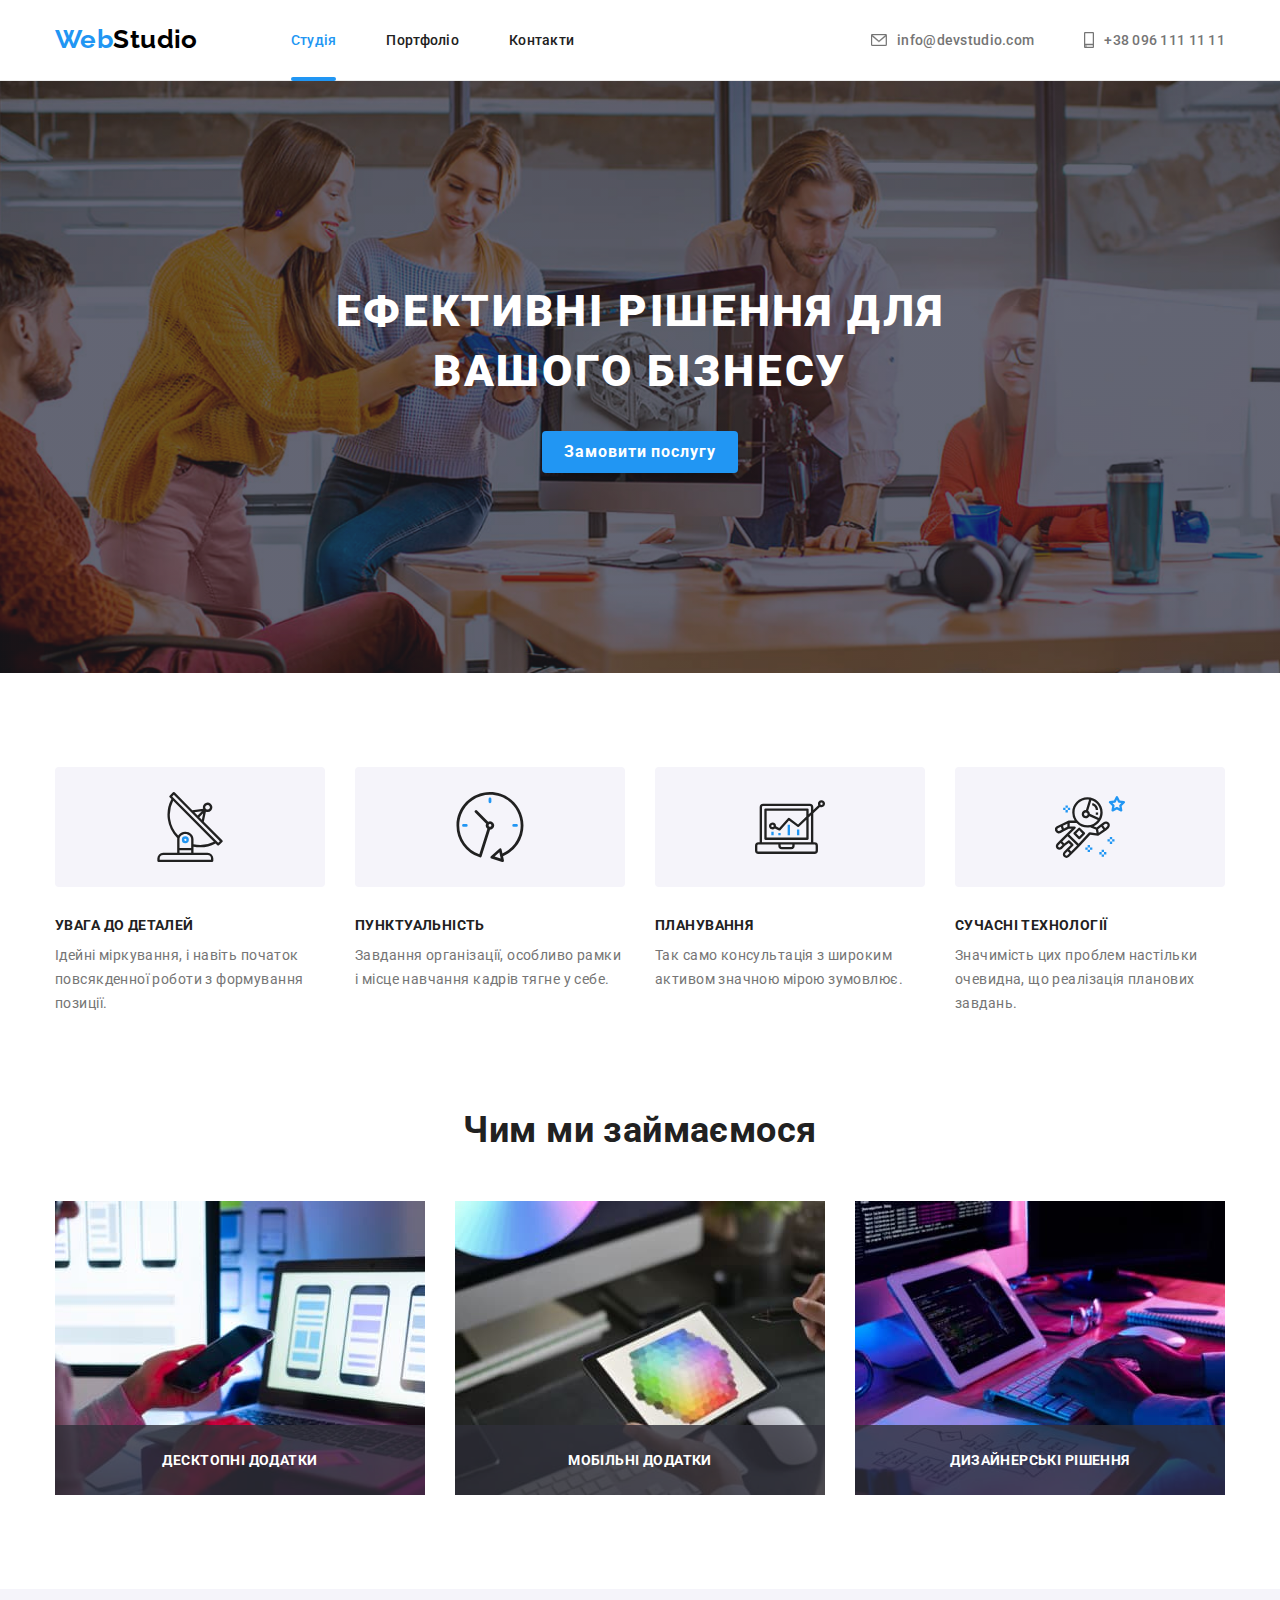
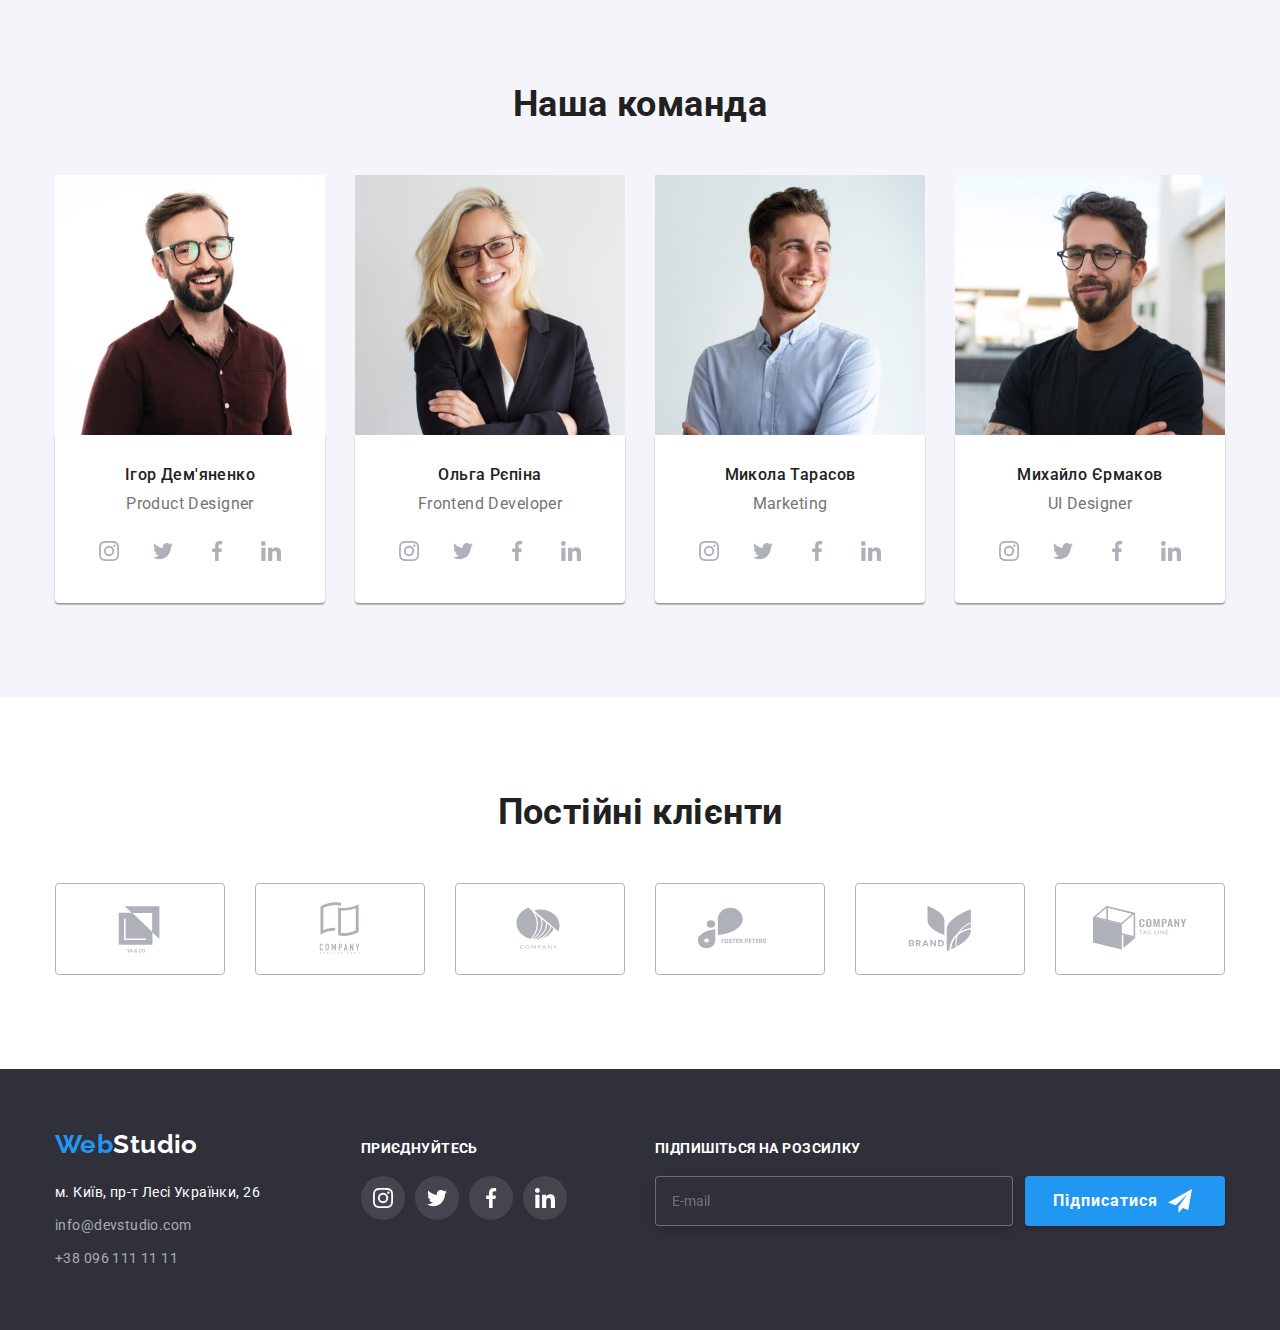
==== commit c1a6775b: "sass" ====
--- a/index.html
+++ b/index.html
@@ -9,14 +9,7 @@
     <link rel="preconnect" href="https://fonts.googleapis.com" />
     <link rel="preconnect" href="https://fonts.gstatic.com" crossorigin />
     <link href="https://fonts.googleapis.com/css2?family=Raleway:wght@700&family=Roboto:wght@400;500;700;900&display=swap" rel="stylesheet" />
-    <!--modern-normalize.css-->
-    <link
-      rel="stylesheet"
-      href="https://cdnjs.cloudflare.com/ajax/libs/modern-normalize/1.1.0/modern-normalize.min.css"
-      integrity="sha512-wpPYUAdjBVSE4KJnH1VR1HeZfpl1ub8YT/NKx4PuQ5NmX2tKuGu6U/JRp5y+Y8XG2tV+wKQpNHVUX03MfMFn9Q=="
-      crossorigin="anonymous"
-      referrerpolicy="no-referrer"
-    />
+
     <!--CSS-->
     <link rel="stylesheet" href="./CSS/main.min.css" />
   </head>
@@ -403,7 +396,7 @@
               <input class="footer-mailing-form" type="email" name="mail" placeholder="E-mail" />
             </label>
             <button class="footer-mailing-btn" type="submit">
-              <span>Підписатися</span>
+              Підписатися
               <svg class="footer-mailing-svg" width="24" height="24">
                 <use href="./images/icons.svg#mail-plane"></use>
               </svg>
--- a/CSS/main.min.css
+++ b/CSS/main.min.css
@@ -1 +1 @@
-.page{font-size:14px;font-family:var(--main-font);letter-spacing:.03em;color:var(--main-txt-cl);background:var(--second-txt-cl)}.section{padding-top:94px;padding-bottom:94px;-webkit-box-align:center;-ms-flex-align:center;align-items:center}.link:hover,.link:focus{color:var(--accent-txt-cl)}.card-set{display:-webkit-box;display:-ms-flexbox;display:flex;-ms-flex-wrap:wrap;flex-wrap:wrap;gap:var(--indent)}.card-set-item{-ms-flex-preferred-size:calc((100% - var(--indent)*(var(--items) - 1))/var(--items));flex-basis:calc((100% - var(--indent)*(var(--items) - 1))/var(--items))}.container{width:1200px;padding-left:15px;padding-right:15px;margin-left:auto;margin-right:auto}h1,h2,h3,h4,h5,h6,p{margin:0}img{display:block}.list{list-style:none;margin:0;padding:0}.link{text-decoration:none;color:currentColor;-webkit-transition:color var(--animation);transition:color var(--animation)}.visually-hidden{position:absolute;width:1px;height:1px;margin:-1px;border:0;padding:0;white-space:nowrap;-webkit-clip-path:inset(100%);clip-path:inset(100%);clip:rect(0 0 0 0);overflow:hidden}.logo{font-family:var(--secondary-font);font-weight:700;font-size:26px;line-height:1.1923076923;text-decoration:none;color:var(--black-txt-cl);margin-right:93px}.logo-part{color:var(--accent-txt-cl)}.header-logo-link{display:-webkit-box;display:-ms-flexbox;display:flex;-webkit-box-align:center;-ms-flex-align:center;align-items:center;padding-top:24px;padding-bottom:25px}.footer-logo{display:block;margin-bottom:20px}.footer-logo-part{color:var(--second-txt-cl)}.register-form-field{display:block;position:relative;margin-bottom:10px}.register-form-group{margin-bottom:20px}.register-form-title{display:block;margin-bottom:12px;font-weight:700;font-size:20px;line-height:1.15;text-align:center;letter-spacing:.03em;color:var(--main-txt-cl)}.register-form-text{line-height:1.1666666667;letter-spacing:.01em;color:var(--light-txt-cl);display:block;margin-bottom:4px}.register-form-field:last-child{margin-bottom:0}.register-form-btn{font-family:inherit;font-weight:700;font-size:16px;line-height:1.875;display:-webkit-box;display:-ms-flexbox;display:flex;-webkit-box-align:center;-ms-flex-align:center;align-items:center;text-align:center;cursor:pointer;letter-spacing:.06em;color:var(--second-txt-cl);background-color:var(--accent-txt-cl);padding:6px 22px;margin-left:auto;margin-right:auto;border:none;-webkit-box-shadow:0px 4px 4px rgba(0,0,0,.15);box-shadow:0px 4px 4px rgba(0,0,0,.15);border-radius:4px;-webkit-transition:background-color var(--animation);transition:background-color var(--animation);margin-bottom:40px}.register-form-btn:hover,.register-form-btn:focus{background-color:var(--bg-activ-btn)}.register-form-mailing{font-size:14px;line-height:1.7142857143;letter-spacing:.03em;color:var(--light-txt-cl)}.register-form-contract{color:var(--accent-txt-cl);text-decoration:underline}.register-form-massage{padding:12px 16px;resize:none;width:100%;border:1px solid rgba(33,33,33,.2);border-radius:4px;outline:rgba(0,0,0,0);display:block;-webkit-transition:border-color var(--animation);transition:border-color var(--animation)}.register-form-massage:focus{border-color:var(--accent-txt-cl)}.register-form-input{width:100%;height:40px;padding-left:42px;padding-right:42px;border:1px solid rgba(33,33,33,.2);border-radius:4px;outline:rgba(0,0,0,0);-webkit-transition:border-color var(--animation);transition:border-color var(--animation)}.register-form-input:focus{border-color:var(--accent-txt-cl)}.register-form-icon{position:absolute;left:12px;bottom:11px}.register-form-input:focus~.register-form-icon{fill:var(--accent-txt-cl)}.register-form-agreement{display:-webkit-box;display:-ms-flexbox;display:flex;-webkit-box-align:center;-ms-flex-align:center;align-items:center;-webkit-box-pack:center;-ms-flex-pack:center;justify-content:center;gap:10px;margin-bottom:20px}.icon-checked{opacity:0;fill:var(--accent-txt-cl);-webkit-transition:opacity var(--animation);transition:opacity var(--animation)}.register-form-checkbox:checked+.register-form-icons .icon-checked{opacity:1}.icon-unchecked{-webkit-transition:opacity var(--animation);transition:opacity var(--animation)}.register-form-checkbox:focus+.register-form-icons{fill:var(--accent-txt-cl)}.register-form-checkbox:checked+.register-form-icons .icon-unchecked{opacity:0}.header{background:var(--second-txt-cl);color:currentColor;border-bottom:1px solid #ececec}.header-container{display:-webkit-box;display:-ms-flexbox;display:flex;-webkit-box-align:center;-ms-flex-align:center;align-items:center}.navigation{margin-right:auto}.nav-list{display:-webkit-box;display:-ms-flexbox;display:flex;-webkit-box-align:center;-ms-flex-align:center;align-items:center;gap:50px}.nav-item{font-weight:500;line-height:1.1428571429;letter-spacing:.02em;color:var(--main-txt-cl)}.header-link{display:-webkit-box;display:-ms-flexbox;display:flex;-webkit-box-align:center;-ms-flex-align:center;align-items:center;padding-top:32px;padding-bottom:32px;gap:10px}.nav-contact{font-weight:500;font-size:14px;line-height:1.1428571429;letter-spacing:.02em;color:var(--light-txt-cl);-webkit-transition:color var(--animation);transition:color var(--animation)}.nav-item{position:relative}.current{color:var(--accent-txt-cl)}.nav-item .current::after{content:"";display:inline-block;position:absolute;width:100%;height:4px;bottom:-1.5%;background-color:var(--accent-txt-cl);border-radius:2px}.contacts-icon{fill:currentColor;stroke:var(--light-txt-cl);-webkit-transition:color var(--animation);transition:color var(--animation)}.nav-contact .contacts-icon:hover,.nav-contact .contacts-icon:focus{color:var(--accent-txt-cl)}.hero{background-color:var(--accent-bg-cl);padding-top:200px;padding-bottom:200px;background-image:-webkit-gradient(linear, left top, right top, from(rgba(47, 48, 58, 0.4)), to(rgba(47, 48, 58, 0.4))),url(../images/hero/bg-hero.png);background-image:linear-gradient(to right, rgba(47, 48, 58, 0.4), rgba(47, 48, 58, 0.4)),url(../images/hero/bg-hero.png);background-position:center;background-repeat:no-repeat;background-size:cover;max-width:1600px;margin-left:auto;margin-right:auto}.hero__title{font-weight:900;font-size:44px;line-height:1.3636363636;text-align:center;letter-spacing:.06em;text-transform:uppercase;color:var(--second-txt-cl);width:696px;margin-left:auto;margin-right:auto;margin-bottom:30px}.hero__btn{font-family:inherit;font-weight:700;font-size:16px;line-height:1.875;display:-webkit-box;display:-ms-flexbox;display:flex;-webkit-box-align:center;-ms-flex-align:center;align-items:center;text-align:center;cursor:pointer;letter-spacing:.06em;color:var(--second-txt-cl);background-color:var(--accent-txt-cl);padding:6px 22px;margin-left:auto;margin-right:auto;border:none;-webkit-box-shadow:0px 4px 4px rgba(0,0,0,.15);box-shadow:0px 4px 4px rgba(0,0,0,.15);border-radius:4px;-webkit-transition:background-color var(--animation);transition:background-color var(--animation)}.hero__btn:hover,.hero__btn:focus{background-color:var(--bg-activ-btn)}.feature__list{display:-webkit-box;display:-ms-flexbox;display:flex;gap:30px}.feature__item-img{display:-webkit-box;display:-ms-flexbox;display:flex;-webkit-box-pack:center;-ms-flex-pack:center;justify-content:center;-webkit-box-align:center;-ms-flex-align:center;align-items:center;width:270px;height:120px;background-color:var(--second-bg-cl);border-radius:4px;margin-bottom:30px}.feature__item-icon{--items: 4}.feature__item{width:270px}.feature__title{margin-bottom:10px;font-weight:700;font-size:14px;line-height:1.1428571429;text-transform:uppercase;color:var(--main-txt-cl)}.feature__text{line-height:1.7142857143;color:var(--light-txt-cl)}.outer{padding-top:0}.outer__title{font-weight:700;font-size:36px;line-height:1.1666666667;text-align:center;color:var(--main-txt-cl);margin-bottom:50px}.outer__item{position:relative}.outer__text{display:-webkit-box;display:-ms-flexbox;display:flex;-webkit-box-pack:center;-ms-flex-pack:center;justify-content:center;-webkit-box-align:center;-ms-flex-align:center;align-items:center;position:absolute;font-weight:700;font-size:14px;line-height:1.1428571429;text-transform:uppercase;width:370px;height:70px;bottom:0;color:var(--second-txt-cl);background-color:rgba(47,48,58,.8)}.team{background:var(--second-bg-cl)}.team-list{--items: 4}.team-title{margin-bottom:50px;font-weight:700;font-size:36px;line-height:1.1666666667;text-align:center;color:var(--main-txt-cl)}.team-item{background-color:var(--second-txt-cl)}.team-box{-webkit-box-shadow:0px 1px 3px rgba(0,0,0,.12),0px 1px 1px rgba(0,0,0,.14),0px 2px 1px rgba(0,0,0,.2);box-shadow:0px 1px 3px rgba(0,0,0,.12),0px 1px 1px rgba(0,0,0,.14),0px 2px 1px rgba(0,0,0,.2);border-radius:0px 0px 4px 4px;padding:30px}.team-name{margin-bottom:10px;font-weight:500;font-size:16px;line-height:1.1875;text-align:center;color:var(--main-txt-cl)}.team-text{font-size:16px;line-height:1.1875;text-align:center;color:var(--light-txt-cl);margin-bottom:16px}.socials{display:-webkit-box;display:-ms-flexbox;display:flex;-webkit-box-pack:center;-ms-flex-pack:center;justify-content:center;gap:10px}.socials-item .socials-link{display:-webkit-box;display:-ms-flexbox;display:flex;-webkit-box-align:center;-ms-flex-align:center;align-items:center;-webkit-box-pack:center;-ms-flex-pack:center;justify-content:center;width:44px;height:44px;color:var(--bg-grip-cl);background-color:var(--second-txt-cl);border-radius:50%;-webkit-transition:color var(--animation),background-color var(--animation);transition:color var(--animation),background-color var(--animation)}.socials-link:hover,.socials-link:focus{color:var(--second-txt-cl);background-color:var(--accent-txt-cl)}.socials-icon{fill:currentColor}.client-title{font-weight:700;font-size:36px;line-height:42px;text-align:center;margin-bottom:50px}.client-list{display:-webkit-box;display:-ms-flexbox;display:flex;gap:30px;--items: 6}.client-item{width:170px;height:92px}.client-link{display:-webkit-box;display:-ms-flexbox;display:flex;-webkit-box-pack:center;-ms-flex-pack:center;justify-content:center;-webkit-box-align:center;-ms-flex-align:center;align-items:center;border:1px solid var(--bg-grip-cl);border-radius:4px;width:100%;height:100%;color:var(--bg-grip-cl);-webkit-transition:color var(--animation),border var(--animation);transition:color var(--animation),border var(--animation)}.client-link:hover,.client-link:focus{color:var(--accent-txt-cl);border:1px solid var(--accent-txt-cl)}.client-icon{fill:currentColor}.footer{background-color:var(--accent-bg-cl);padding-top:60px;padding-bottom:60px}.footer-flex{display:-webkit-box;display:-ms-flexbox;display:flex;gap:70px;-webkit-box-align:baseline;-ms-flex-align:baseline;align-items:baseline}.footer-list{display:-webkit-box;display:-ms-flexbox;display:flex;-webkit-box-orient:vertical;-webkit-box-direction:normal;-ms-flex-direction:column;flex-direction:column;gap:9px}.footer-contact{font-style:normal;text-decoration:none;line-height:1.7142857143}.footer-text{margin-bottom:9px;line-height:1.7142857143;color:var(--second-txt-cl)}.footer-item{color:var(--footer-link-txt-cl)}.footer-container{display:-webkit-box;display:-ms-flexbox;display:flex;-webkit-box-orient:vertical;-webkit-box-direction:normal;-ms-flex-direction:column;flex-direction:column}.footer-container:last-child{margin-left:auto}.footer-socials-text{font-weight:700;line-height:1.1428571429;letter-spacing:.03em;text-transform:uppercase;color:var(--second-txt-cl);margin-bottom:20px}.footer-socials-list{display:-webkit-box;display:-ms-flexbox;display:flex;-webkit-box-pack:center;-ms-flex-pack:center;justify-content:center;gap:10px}.footer-socials-link{display:-webkit-box;display:-ms-flexbox;display:flex;-webkit-box-align:center;-ms-flex-align:center;align-items:center;-webkit-box-pack:center;-ms-flex-pack:center;justify-content:center;width:44px;height:44px;border-radius:50%;color:var(--second-txt-cl);background-color:var(--footer-txt-second);-webkit-transition:background-color var(--animation);transition:background-color var(--animation)}.footer-socials-link:hover,.footer-socials-link:focus{background-color:var(--accent-txt-cl)}.footer-socials-icon{fill:currentColor}.footer-label{display:-webkit-box;display:-ms-flexbox;display:flex;-webkit-box-pack:center;-ms-flex-pack:center;justify-content:center}.footer-mailing-text{font-weight:700;line-height:1.1428571429;letter-spacing:.03em;text-transform:uppercase;color:var(--second-txt-cl);margin-bottom:20px}.footer-mailing-btn{display:-webkit-box;display:-ms-flexbox;display:flex;gap:10px;width:200px;font-weight:700;font-size:16px;line-height:1.875;-webkit-box-align:center;-ms-flex-align:center;align-items:center;text-align:center;letter-spacing:.06em;color:var(--second-txt-cl);background:var(--accent-txt-cl);-webkit-box-shadow:0px 4px 4px rgba(0,0,0,.15);box-shadow:0px 4px 4px rgba(0,0,0,.15);border-radius:4px;border:none;cursor:pointer;fill:currentColor;padding-top:10px;padding-bottom:10px;padding-left:28px;padding-right:13px}.footer-mailing-form{color:var(--second-txt-cl);background:var(--accent-bg-cl);border:1px solid rgba(255,255,255,.3);-webkit-filter:drop-shadow(0px 4px 4px rgba(0, 0, 0, 0.15));filter:drop-shadow(0px 4px 4px rgba(0, 0, 0, 0.15));border-radius:4px;margin-right:12px;padding-left:16px;width:358px}.footeer-mailing-contener{display:-webkit-box;display:-ms-flexbox;display:flex}.backdrop{position:fixed;top:0;left:0;width:100%;height:100%;background-color:rgba(0,0,0,.2);z-index:1000;-webkit-transition:opacity 1000ms;transition:opacity 1000ms}.backdrop.is-hidden{opacity:0;pointer-events:none;visibility:hidden,opacity 1000ms}.modal{position:absolute;padding:40px;top:50%;left:50%;-webkit-transform:translate(-50%, -50%);transform:translate(-50%, -50%);width:528px;height:581px;background-color:var(--second-txt-cl);-webkit-box-shadow:0px 1px 3px rgba(0,0,0,.12),0px 1px 1px rgba(0,0,0,.14),0px 2px 1px rgba(0,0,0,.2);box-shadow:0px 1px 3px rgba(0,0,0,.12),0px 1px 1px rgba(0,0,0,.14),0px 2px 1px rgba(0,0,0,.2);border-radius:4px}.modal-btn{display:-webkit-box;display:-ms-flexbox;display:flex;-webkit-box-align:center;-ms-flex-align:center;align-items:center;-webkit-box-pack:center;-ms-flex-pack:center;justify-content:center;position:absolute;top:8px;right:8px;border-radius:50%;border:1px solid rgba(0,0,0,.1);padding:0;width:30px;height:30px;color:var(--black-txt-cl);background-color:var(--second-txt-cl);cursor:pointer;-webkit-transition:fill var(--animation);transition:fill var(--animation)}.modal-btn:hover,.modal-btn:focus{fill:var(--bg-activ-btn)}.partfolio-filtr{display:-webkit-box;display:-ms-flexbox;display:flex;-webkit-box-pack:center;-ms-flex-pack:center;justify-content:center;gap:8px;margin-bottom:50px}.partfolio-btn{font-family:inherit;font-weight:500;font-size:16px;line-height:1.625;cursor:pointer;-webkit-box-align:center;-ms-flex-align:center;align-items:center;text-align:center;background-color:var(--second-bg-cl);border:none;padding:6px 22px;border-radius:4px;-webkit-transition:color var(--animation),background-color var(--animation),-webkit-box-shadow var(--animation);transition:color var(--animation),background-color var(--animation),-webkit-box-shadow var(--animation);transition:color var(--animation),background-color var(--animation),box-shadow var(--animation);transition:color var(--animation),background-color var(--animation),box-shadow var(--animation),-webkit-box-shadow var(--animation)}.partfolio-btn:hover,.partfolio-btn:focus{color:var(--second-txt-cl);background-color:var(--accent-txt-cl);-webkit-box-shadow:0px 3px 1px rgba(0,0,0,.1),0px 1px 2px rgba(0,0,0,.08),0px 2px 2px rgba(0,0,0,.12);box-shadow:0px 3px 1px rgba(0,0,0,.1),0px 1px 2px rgba(0,0,0,.08),0px 2px 2px rgba(0,0,0,.12)}.partfolio-work{display:-webkit-box;display:-ms-flexbox;display:flex;-ms-flex-wrap:wrap;flex-wrap:wrap;-webkit-transition:-webkit-box-shadow var(--animation);transition:-webkit-box-shadow var(--animation);transition:box-shadow var(--animation);transition:box-shadow var(--animation), -webkit-box-shadow var(--animation)}.partfolio-work:hover{-webkit-box-shadow:0px 1px 1px rgba(0,0,0,.12),0px 4px 4px rgba(0,0,0,.06),1px 4px 6px rgba(0,0,0,.16);box-shadow:0px 1px 1px rgba(0,0,0,.12),0px 4px 4px rgba(0,0,0,.06),1px 4px 6px rgba(0,0,0,.16)}.portfolio-thumb{position:relative;overflow:hidden}.overlay{position:absolute;top:0;left:0;width:100%;height:100%;-webkit-transform:translateY(100%);transform:translateY(100%);display:-webkit-box;display:-ms-flexbox;display:flex;-webkit-box-pack:center;-ms-flex-pack:center;justify-content:center;-webkit-box-align:center;-ms-flex-align:center;align-items:center;padding:24px;background-color:rgba(33,150,243,.9);-webkit-transition:-webkit-transform var(--animation);transition:-webkit-transform var(--animation);transition:transform var(--animation);transition:transform var(--animation), -webkit-transform var(--animation)}.overlay-desc{font-weight:400;font-size:18px;line-height:1.5555555556;letter-spacing:.03em;-webkit-user-select:none;-moz-user-select:none;-ms-user-select:none;user-select:none;color:var(--second-txt-cl)}.partfolio-work:hover .overlay{-webkit-transform:translateY(0);transform:translateY(0)}.partfolio-box-link:focus .overlay{-webkit-transform:translateY(0);transform:translateY(0)}.partfolio-box{border:1px solid var(--cl-box);border-top:0;padding:20px 24px;width:370px}.partfolio-work-item{margin-bottom:4px;font-weight:700;font-size:18px;line-height:2;letter-spacing:.06em;color:var(--main-txt-cl)}.partfolio-work-text{font-size:16px;line-height:1.875;color:var(--light-txt-cl)}.partfolio-box-link{-webkit-transition:-webkit-box-shadow var(--animation);transition:-webkit-box-shadow var(--animation);transition:box-shadow var(--animation);transition:box-shadow var(--animation), -webkit-box-shadow var(--animation)}.partfolio-box-link:focus{-webkit-box-shadow:0px 1px 1px rgba(0,0,0,.12),0px 4px 4px rgba(0,0,0,.06),1px 4px 6px rgba(0,0,0,.16);box-shadow:0px 1px 1px rgba(0,0,0,.12),0px 4px 4px rgba(0,0,0,.06),1px 4px 6px rgba(0,0,0,.16)}:root{--main-font: "Roboto", sans-serif;--secondary-font: "Raleway", sans-serif;--main-txt-cl: #212121;--light-txt-cl: #757575;--accent-txt-cl: #2196f3;--second-txt-cl: #ffffff;--black-txt-cl: #000000;--footer-link-txt-cl: rgba(255, 255, 255, 0.6);--footer-txt-second: rgba(255, 255, 255, 0.1);--accent-bg-cl: #2f303a;--bg-cl: #f5f5f5;--second-bg-cl: #f5f4fa;--cl-box: #eeeeee;--bg-activ-btn: #188ce8;--bg-grip-cl: #afb1b8;--items: 3;--indent: 30px;--animation: 250ms cubic-bezier(0.4, 0, 0.2, 1)}/*# sourceMappingURL=main.min.css.map */+/*! modern-normalize v1.1.0 | MIT License | https://github.com/sindresorhus/modern-normalize */*,::after,::before{-webkit-box-sizing:border-box;box-sizing:border-box}html{-moz-tab-size:4;-o-tab-size:4;tab-size:4}html{line-height:1.15;-webkit-text-size-adjust:100%}body{margin:0}body{font-family:system-ui,-apple-system,"Segoe UI",Roboto,Helvetica,Arial,sans-serif,"Apple Color Emoji","Segoe UI Emoji"}hr{height:0;color:inherit}abbr[title]{-webkit-text-decoration:underline dotted;text-decoration:underline dotted}b,strong{font-weight:bolder}code,kbd,pre,samp{font-family:ui-monospace,SFMono-Regular,Consolas,"Liberation Mono",Menlo,monospace;font-size:1em}small{font-size:80%}sub,sup{font-size:75%;line-height:0;position:relative;vertical-align:baseline}sub{bottom:-0.25em}sup{top:-0.5em}table{text-indent:0;border-color:inherit}button,input,optgroup,select,textarea{font-family:inherit;font-size:100%;line-height:1.15;margin:0}button,select{text-transform:none}[type=button],[type=reset],[type=submit],button{-webkit-appearance:button}::-moz-focus-inner{border-style:none;padding:0}:-moz-focusring{outline:1px dotted ButtonText}:-moz-ui-invalid{box-shadow:none}legend{padding:0}progress{vertical-align:baseline}::-webkit-inner-spin-button,::-webkit-outer-spin-button{height:auto}[type=search]{-webkit-appearance:textfield;outline-offset:-2px}::-webkit-search-decoration{-webkit-appearance:none}::-webkit-file-upload-button{-webkit-appearance:button;font:inherit}summary{display:list-item}:root{--main-font: "Roboto", sans-serif;--secondary-font: "Raleway", sans-serif;--main-txt-cl: #212121;--light-txt-cl: #757575;--accent-txt-cl: #2196f3;--second-txt-cl: #ffffff;--black-txt-cl: #000000;--footer-link-txt-cl: rgba(255, 255, 255, 0.6);--footer-txt-second: rgba(255, 255, 255, 0.1);--accent-bg-cl: #2f303a;--bg-cl: #f5f5f5;--second-bg-cl: #f5f4fa;--cl-box: #eeeeee;--bg-activ-btn: #188ce8;--bg-grip-cl: #afb1b8;--items: 3;--indent: 30px;--animation: 250ms cubic-bezier(0.4, 0, 0.2, 1)}.page{font-size:14px;font-family:var(--main-font);letter-spacing:.03em;color:var(--main-txt-cl);background:var(--second-txt-cl)}.section{padding-top:94px;padding-bottom:94px;-webkit-box-align:center;-ms-flex-align:center;align-items:center}.link:hover,.link:focus{color:var(--accent-txt-cl)}.card-set{display:-webkit-box;display:-ms-flexbox;display:flex;-ms-flex-wrap:wrap;flex-wrap:wrap;gap:var(--indent)}.card-set-item{-ms-flex-preferred-size:calc((100% - var(--indent)*(var(--items) - 1))/var(--items));flex-basis:calc((100% - var(--indent)*(var(--items) - 1))/var(--items))}.container{width:1200px;padding-left:15px;padding-right:15px;margin-left:auto;margin-right:auto}h1,h2,h3,h4,h5,h6,p{margin:0}img{display:block}.list{list-style:none;margin:0;padding:0}.link{text-decoration:none;color:currentColor;-webkit-transition:color var(--animation);transition:color var(--animation)}.visually-hidden{position:absolute;width:1px;height:1px;margin:-1px;border:0;padding:0;white-space:nowrap;-webkit-clip-path:inset(100%);clip-path:inset(100%);clip:rect(0 0 0 0);overflow:hidden}.logo{font-family:var(--secondary-font);font-weight:700;font-size:26px;line-height:1.1923076923;text-decoration:none;color:var(--black-txt-cl);margin-right:93px}.logo-part{color:var(--accent-txt-cl)}.header-logo-link{display:-webkit-box;display:-ms-flexbox;display:flex;-webkit-box-align:center;-ms-flex-align:center;align-items:center;padding-top:24px;padding-bottom:25px}.footer-logo{display:block;margin-bottom:20px}.footer-logo-part{color:var(--second-txt-cl)}.register-form-field{display:block;position:relative;margin-bottom:10px}.register-form-group{margin-bottom:20px}.register-form-title{display:block;margin-bottom:12px;font-weight:700;font-size:20px;line-height:1.15;text-align:center;letter-spacing:.03em;color:var(--main-txt-cl)}.register-form-text{line-height:1.1666666667;letter-spacing:.01em;color:var(--light-txt-cl);display:block;margin-bottom:4px}.register-form-field:last-child{margin-bottom:0}.register-form-btn{font-family:inherit;font-weight:700;font-size:16px;line-height:1.875;display:-webkit-box;display:-ms-flexbox;display:flex;-webkit-box-align:center;-ms-flex-align:center;align-items:center;text-align:center;cursor:pointer;letter-spacing:.06em;color:var(--second-txt-cl);background-color:var(--accent-txt-cl);padding:6px 22px;margin-left:auto;margin-right:auto;border:none;-webkit-box-shadow:0px 4px 4px rgba(0,0,0,.15);box-shadow:0px 4px 4px rgba(0,0,0,.15);border-radius:4px;-webkit-transition:background-color var(--animation);transition:background-color var(--animation);margin-bottom:40px}.register-form-btn:hover,.register-form-btn:focus{background-color:var(--bg-activ-btn)}.register-form-mailing{font-size:14px;line-height:1.7142857143;letter-spacing:.03em;color:var(--light-txt-cl)}.register-form-contract{color:var(--accent-txt-cl);text-decoration:underline}.register-form-massage{padding:12px 16px;resize:none;width:100%;border:1px solid rgba(33,33,33,.2);border-radius:4px;outline:rgba(0,0,0,0);display:block;-webkit-transition:border-color var(--animation);transition:border-color var(--animation)}.register-form-massage:focus{border-color:var(--accent-txt-cl)}.register-form-input{width:100%;height:40px;padding-left:42px;padding-right:42px;border:1px solid rgba(33,33,33,.2);border-radius:4px;outline:rgba(0,0,0,0);-webkit-transition:border-color var(--animation);transition:border-color var(--animation)}.register-form-input:focus{border-color:var(--accent-txt-cl)}.register-form-icon{position:absolute;left:12px;bottom:11px}.register-form-input:focus~.register-form-icon{fill:var(--accent-txt-cl)}.register-form-agreement{display:-webkit-box;display:-ms-flexbox;display:flex;-webkit-box-align:center;-ms-flex-align:center;align-items:center;-webkit-box-pack:center;-ms-flex-pack:center;justify-content:center;gap:10px;margin-bottom:20px}.icon-checked{opacity:0;fill:var(--accent-txt-cl);-webkit-transition:opacity var(--animation);transition:opacity var(--animation)}.register-form-checkbox:checked+.register-form-icons .icon-checked{opacity:1}.icon-unchecked{-webkit-transition:opacity var(--animation);transition:opacity var(--animation)}.register-form-checkbox:focus+.register-form-icons{fill:var(--accent-txt-cl)}.register-form-checkbox:checked+.register-form-icons .icon-unchecked{opacity:0}.socials{display:-webkit-box;display:-ms-flexbox;display:flex;-webkit-box-pack:center;-ms-flex-pack:center;justify-content:center;gap:10px}.socials-item .socials-link{display:-webkit-box;display:-ms-flexbox;display:flex;-webkit-box-align:center;-ms-flex-align:center;align-items:center;-webkit-box-pack:center;-ms-flex-pack:center;justify-content:center;width:44px;height:44px;color:var(--bg-grip-cl);background-color:var(--second-txt-cl);border-radius:50%;-webkit-transition:color var(--animation),background-color var(--animation);transition:color var(--animation),background-color var(--animation)}.socials-link:hover,.socials-link:focus{color:var(--second-txt-cl);background-color:var(--accent-txt-cl)}.socials-icon{fill:currentColor}.footer-label{display:-webkit-box;display:-ms-flexbox;display:flex;-webkit-box-pack:center;-ms-flex-pack:center;justify-content:center}.footer-mailing-text{font-weight:700;line-height:1.1428571429;letter-spacing:.03em;text-transform:uppercase;color:var(--second-txt-cl);margin-bottom:20px}.footer-mailing-btn{display:-webkit-box;display:-ms-flexbox;display:flex;gap:10px;width:200px;font-weight:700;font-size:16px;line-height:1.875;-webkit-box-align:center;-ms-flex-align:center;align-items:center;text-align:center;letter-spacing:.06em;color:var(--second-txt-cl);background:var(--accent-txt-cl);-webkit-box-shadow:0px 4px 4px rgba(0,0,0,.15);box-shadow:0px 4px 4px rgba(0,0,0,.15);border-radius:4px;border:none;cursor:pointer;fill:currentColor;padding-top:10px;padding-bottom:10px;padding-left:28px;padding-right:13px}.footer-mailing-form{color:var(--second-txt-cl);background:var(--accent-bg-cl);border:1px solid rgba(255,255,255,.3);-webkit-filter:drop-shadow(0px 4px 4px rgba(0, 0, 0, 0.15));filter:drop-shadow(0px 4px 4px rgba(0, 0, 0, 0.15));border-radius:4px;margin-right:12px;padding-left:16px;width:358px}.footeer-mailing-contener{display:-webkit-box;display:-ms-flexbox;display:flex}.header{background:var(--second-txt-cl);color:currentColor;border-bottom:1px solid #ececec}.header-container{display:-webkit-box;display:-ms-flexbox;display:flex;-webkit-box-align:center;-ms-flex-align:center;align-items:center}.navigation{margin-right:auto}.nav-list{display:-webkit-box;display:-ms-flexbox;display:flex;-webkit-box-align:center;-ms-flex-align:center;align-items:center;gap:50px}.nav-item{font-weight:500;line-height:1.1428571429;letter-spacing:.02em;color:var(--main-txt-cl)}.header-link{display:-webkit-box;display:-ms-flexbox;display:flex;-webkit-box-align:center;-ms-flex-align:center;align-items:center;padding-top:32px;padding-bottom:32px;gap:10px}.nav-contact{font-weight:500;font-size:14px;line-height:1.1428571429;letter-spacing:.02em;color:var(--light-txt-cl);-webkit-transition:color var(--animation);transition:color var(--animation)}.nav-item{position:relative}.current{color:var(--accent-txt-cl)}.nav-item .current::after{content:"";display:inline-block;position:absolute;width:100%;height:4px;bottom:-1.5%;background-color:var(--accent-txt-cl);border-radius:2px}.contacts-icon{fill:currentColor;stroke:var(--light-txt-cl);-webkit-transition:color var(--animation);transition:color var(--animation)}.nav-contact .contacts-icon:hover,.nav-contact .contacts-icon:focus{color:var(--accent-txt-cl)}.hero{background-color:var(--accent-bg-cl);padding-top:200px;padding-bottom:200px;background-image:-webkit-gradient(linear, left top, right top, from(rgba(47, 48, 58, 0.4)), to(rgba(47, 48, 58, 0.4))),url(../images/hero/bg-hero.png);background-image:linear-gradient(to right, rgba(47, 48, 58, 0.4), rgba(47, 48, 58, 0.4)),url(../images/hero/bg-hero.png);background-position:center;background-repeat:no-repeat;background-size:cover;max-width:1600px;margin-left:auto;margin-right:auto}.hero__title{font-weight:900;font-size:44px;line-height:1.3636363636;text-align:center;letter-spacing:.06em;text-transform:uppercase;color:var(--second-txt-cl);width:696px;margin-left:auto;margin-right:auto;margin-bottom:30px}.hero__btn{font-family:inherit;font-weight:700;font-size:16px;line-height:1.875;display:-webkit-box;display:-ms-flexbox;display:flex;-webkit-box-align:center;-ms-flex-align:center;align-items:center;text-align:center;cursor:pointer;letter-spacing:.06em;color:var(--second-txt-cl);background-color:var(--accent-txt-cl);padding:6px 22px;margin-left:auto;margin-right:auto;border:none;-webkit-box-shadow:0px 4px 4px rgba(0,0,0,.15);box-shadow:0px 4px 4px rgba(0,0,0,.15);border-radius:4px;-webkit-transition:background-color var(--animation);transition:background-color var(--animation)}.hero__btn:hover,.hero__btn:focus{background-color:var(--bg-activ-btn)}.feature__list{display:-webkit-box;display:-ms-flexbox;display:flex;gap:30px}.feature__item-img{display:-webkit-box;display:-ms-flexbox;display:flex;-webkit-box-pack:center;-ms-flex-pack:center;justify-content:center;-webkit-box-align:center;-ms-flex-align:center;align-items:center;width:270px;height:120px;background-color:var(--second-bg-cl);border-radius:4px;margin-bottom:30px}.feature__item-icon{--items: 4}.feature__item{width:270px}.feature__title{margin-bottom:10px;font-weight:700;font-size:14px;line-height:1.1428571429;text-transform:uppercase;color:var(--main-txt-cl)}.feature__text{line-height:1.7142857143;color:var(--light-txt-cl)}.outer{padding-top:0}.outer__title{font-weight:700;font-size:36px;line-height:1.1666666667;text-align:center;color:var(--main-txt-cl);margin-bottom:50px}.outer__item{position:relative}.outer__text{display:-webkit-box;display:-ms-flexbox;display:flex;-webkit-box-pack:center;-ms-flex-pack:center;justify-content:center;-webkit-box-align:center;-ms-flex-align:center;align-items:center;position:absolute;font-weight:700;font-size:14px;line-height:1.1428571429;text-transform:uppercase;width:370px;height:70px;bottom:0;color:var(--second-txt-cl);background-color:rgba(47,48,58,.8)}.team{background:var(--second-bg-cl)}.team-list{--items: 4}.team-title{margin-bottom:50px;font-weight:700;font-size:36px;line-height:1.1666666667;text-align:center;color:var(--main-txt-cl)}.team-item{background-color:var(--second-txt-cl)}.team-box{-webkit-box-shadow:0px 1px 3px rgba(0,0,0,.12),0px 1px 1px rgba(0,0,0,.14),0px 2px 1px rgba(0,0,0,.2);box-shadow:0px 1px 3px rgba(0,0,0,.12),0px 1px 1px rgba(0,0,0,.14),0px 2px 1px rgba(0,0,0,.2);border-radius:0px 0px 4px 4px;padding:30px}.team-name{margin-bottom:10px;font-weight:500;font-size:16px;line-height:1.1875;text-align:center;color:var(--main-txt-cl)}.team-text{font-size:16px;line-height:1.1875;text-align:center;color:var(--light-txt-cl);margin-bottom:16px}.client-title{font-weight:700;font-size:36px;line-height:42px;text-align:center;margin-bottom:50px}.client-list{display:-webkit-box;display:-ms-flexbox;display:flex;gap:30px;--items: 6}.client-item{width:170px;height:92px}.client-link{display:-webkit-box;display:-ms-flexbox;display:flex;-webkit-box-pack:center;-ms-flex-pack:center;justify-content:center;-webkit-box-align:center;-ms-flex-align:center;align-items:center;border:1px solid var(--bg-grip-cl);border-radius:4px;width:100%;height:100%;color:var(--bg-grip-cl);-webkit-transition:color var(--animation),border var(--animation);transition:color var(--animation),border var(--animation)}.client-link:hover,.client-link:focus{color:var(--accent-txt-cl);border:1px solid var(--accent-txt-cl)}.client-icon{fill:currentColor}.footer{background-color:var(--accent-bg-cl);padding-top:60px;padding-bottom:60px}.footer-flex{display:-webkit-box;display:-ms-flexbox;display:flex;gap:70px;-webkit-box-align:baseline;-ms-flex-align:baseline;align-items:baseline}.footer-list{display:-webkit-box;display:-ms-flexbox;display:flex;-webkit-box-orient:vertical;-webkit-box-direction:normal;-ms-flex-direction:column;flex-direction:column;gap:9px}.footer-contact{font-style:normal;text-decoration:none;line-height:1.7142857143}.footer-text{margin-bottom:9px;line-height:1.7142857143;color:var(--second-txt-cl)}.footer-item{color:var(--footer-link-txt-cl)}.footer-container{display:-webkit-box;display:-ms-flexbox;display:flex;-webkit-box-orient:vertical;-webkit-box-direction:normal;-ms-flex-direction:column;flex-direction:column}.footer-container:last-child{margin-left:auto}.footer-socials-text{font-weight:700;line-height:1.1428571429;letter-spacing:.03em;text-transform:uppercase;color:var(--second-txt-cl);margin-bottom:20px}.footer-socials-list{display:-webkit-box;display:-ms-flexbox;display:flex;-webkit-box-pack:center;-ms-flex-pack:center;justify-content:center;gap:10px}.footer-socials-link{display:-webkit-box;display:-ms-flexbox;display:flex;-webkit-box-align:center;-ms-flex-align:center;align-items:center;-webkit-box-pack:center;-ms-flex-pack:center;justify-content:center;width:44px;height:44px;border-radius:50%;color:var(--second-txt-cl);background-color:var(--footer-txt-second);-webkit-transition:background-color var(--animation);transition:background-color var(--animation)}.footer-socials-link:hover,.footer-socials-link:focus{background-color:var(--accent-txt-cl)}.footer-socials-icon{fill:currentColor}.backdrop{position:fixed;top:0;left:0;width:100%;height:100%;background-color:rgba(0,0,0,.2);z-index:1000;-webkit-transition:opacity 1000ms;transition:opacity 1000ms}.backdrop.is-hidden{opacity:0;pointer-events:none;visibility:hidden,opacity 1000ms}.modal{position:absolute;padding:40px;top:50%;left:50%;-webkit-transform:translate(-50%, -50%);transform:translate(-50%, -50%);width:528px;height:581px;background-color:var(--second-txt-cl);-webkit-box-shadow:0px 1px 3px rgba(0,0,0,.12),0px 1px 1px rgba(0,0,0,.14),0px 2px 1px rgba(0,0,0,.2);box-shadow:0px 1px 3px rgba(0,0,0,.12),0px 1px 1px rgba(0,0,0,.14),0px 2px 1px rgba(0,0,0,.2);border-radius:4px}.modal-btn{display:-webkit-box;display:-ms-flexbox;display:flex;-webkit-box-align:center;-ms-flex-align:center;align-items:center;-webkit-box-pack:center;-ms-flex-pack:center;justify-content:center;position:absolute;top:8px;right:8px;border-radius:50%;border:1px solid rgba(0,0,0,.1);padding:0;width:30px;height:30px;color:var(--black-txt-cl);background-color:var(--second-txt-cl);cursor:pointer;-webkit-transition:fill var(--animation);transition:fill var(--animation)}.modal-btn:hover,.modal-btn:focus{fill:var(--bg-activ-btn)}.partfolio-filtr{display:-webkit-box;display:-ms-flexbox;display:flex;-webkit-box-pack:center;-ms-flex-pack:center;justify-content:center;gap:8px;margin-bottom:50px}.partfolio-btn{font-family:inherit;font-weight:500;font-size:16px;line-height:1.625;cursor:pointer;-webkit-box-align:center;-ms-flex-align:center;align-items:center;text-align:center;background-color:var(--second-bg-cl);border:none;padding:6px 22px;border-radius:4px;-webkit-transition:color var(--animation),background-color var(--animation),-webkit-box-shadow var(--animation);transition:color var(--animation),background-color var(--animation),-webkit-box-shadow var(--animation);transition:color var(--animation),background-color var(--animation),box-shadow var(--animation);transition:color var(--animation),background-color var(--animation),box-shadow var(--animation),-webkit-box-shadow var(--animation)}.partfolio-btn:hover,.partfolio-btn:focus{color:var(--second-txt-cl);background-color:var(--accent-txt-cl);-webkit-box-shadow:0px 3px 1px rgba(0,0,0,.1),0px 1px 2px rgba(0,0,0,.08),0px 2px 2px rgba(0,0,0,.12);box-shadow:0px 3px 1px rgba(0,0,0,.1),0px 1px 2px rgba(0,0,0,.08),0px 2px 2px rgba(0,0,0,.12)}.partfolio-work{display:-webkit-box;display:-ms-flexbox;display:flex;-ms-flex-wrap:wrap;flex-wrap:wrap;-webkit-transition:-webkit-box-shadow var(--animation);transition:-webkit-box-shadow var(--animation);transition:box-shadow var(--animation);transition:box-shadow var(--animation), -webkit-box-shadow var(--animation)}.partfolio-work:hover{-webkit-box-shadow:0px 1px 1px rgba(0,0,0,.12),0px 4px 4px rgba(0,0,0,.06),1px 4px 6px rgba(0,0,0,.16);box-shadow:0px 1px 1px rgba(0,0,0,.12),0px 4px 4px rgba(0,0,0,.06),1px 4px 6px rgba(0,0,0,.16)}.portfolio-thumb{position:relative;overflow:hidden}.overlay{position:absolute;top:0;left:0;width:100%;height:100%;-webkit-transform:translateY(100%);transform:translateY(100%);display:-webkit-box;display:-ms-flexbox;display:flex;-webkit-box-pack:center;-ms-flex-pack:center;justify-content:center;-webkit-box-align:center;-ms-flex-align:center;align-items:center;padding:24px;background-color:rgba(33,150,243,.9);-webkit-transition:-webkit-transform var(--animation);transition:-webkit-transform var(--animation);transition:transform var(--animation);transition:transform var(--animation), -webkit-transform var(--animation)}.overlay-desc{font-weight:400;font-size:18px;line-height:1.5555555556;letter-spacing:.03em;-webkit-user-select:none;-moz-user-select:none;-ms-user-select:none;user-select:none;color:var(--second-txt-cl)}.partfolio-work:hover .overlay{-webkit-transform:translateY(0);transform:translateY(0)}.partfolio-box-link:focus .overlay{-webkit-transform:translateY(0);transform:translateY(0)}.partfolio-box{border:1px solid var(--cl-box);border-top:0;padding:20px 24px;width:370px}.partfolio-work-item{margin-bottom:4px;font-weight:700;font-size:18px;line-height:2;letter-spacing:.06em;color:var(--main-txt-cl)}.partfolio-work-text{font-size:16px;line-height:1.875;color:var(--light-txt-cl)}.partfolio-box-link{-webkit-transition:-webkit-box-shadow var(--animation);transition:-webkit-box-shadow var(--animation);transition:box-shadow var(--animation);transition:box-shadow var(--animation), -webkit-box-shadow var(--animation)}.partfolio-box-link:focus{-webkit-box-shadow:0px 1px 1px rgba(0,0,0,.12),0px 4px 4px rgba(0,0,0,.06),1px 4px 6px rgba(0,0,0,.16);box-shadow:0px 1px 1px rgba(0,0,0,.12),0px 4px 4px rgba(0,0,0,.06),1px 4px 6px rgba(0,0,0,.16)}/*# sourceMappingURL=main.min.css.map */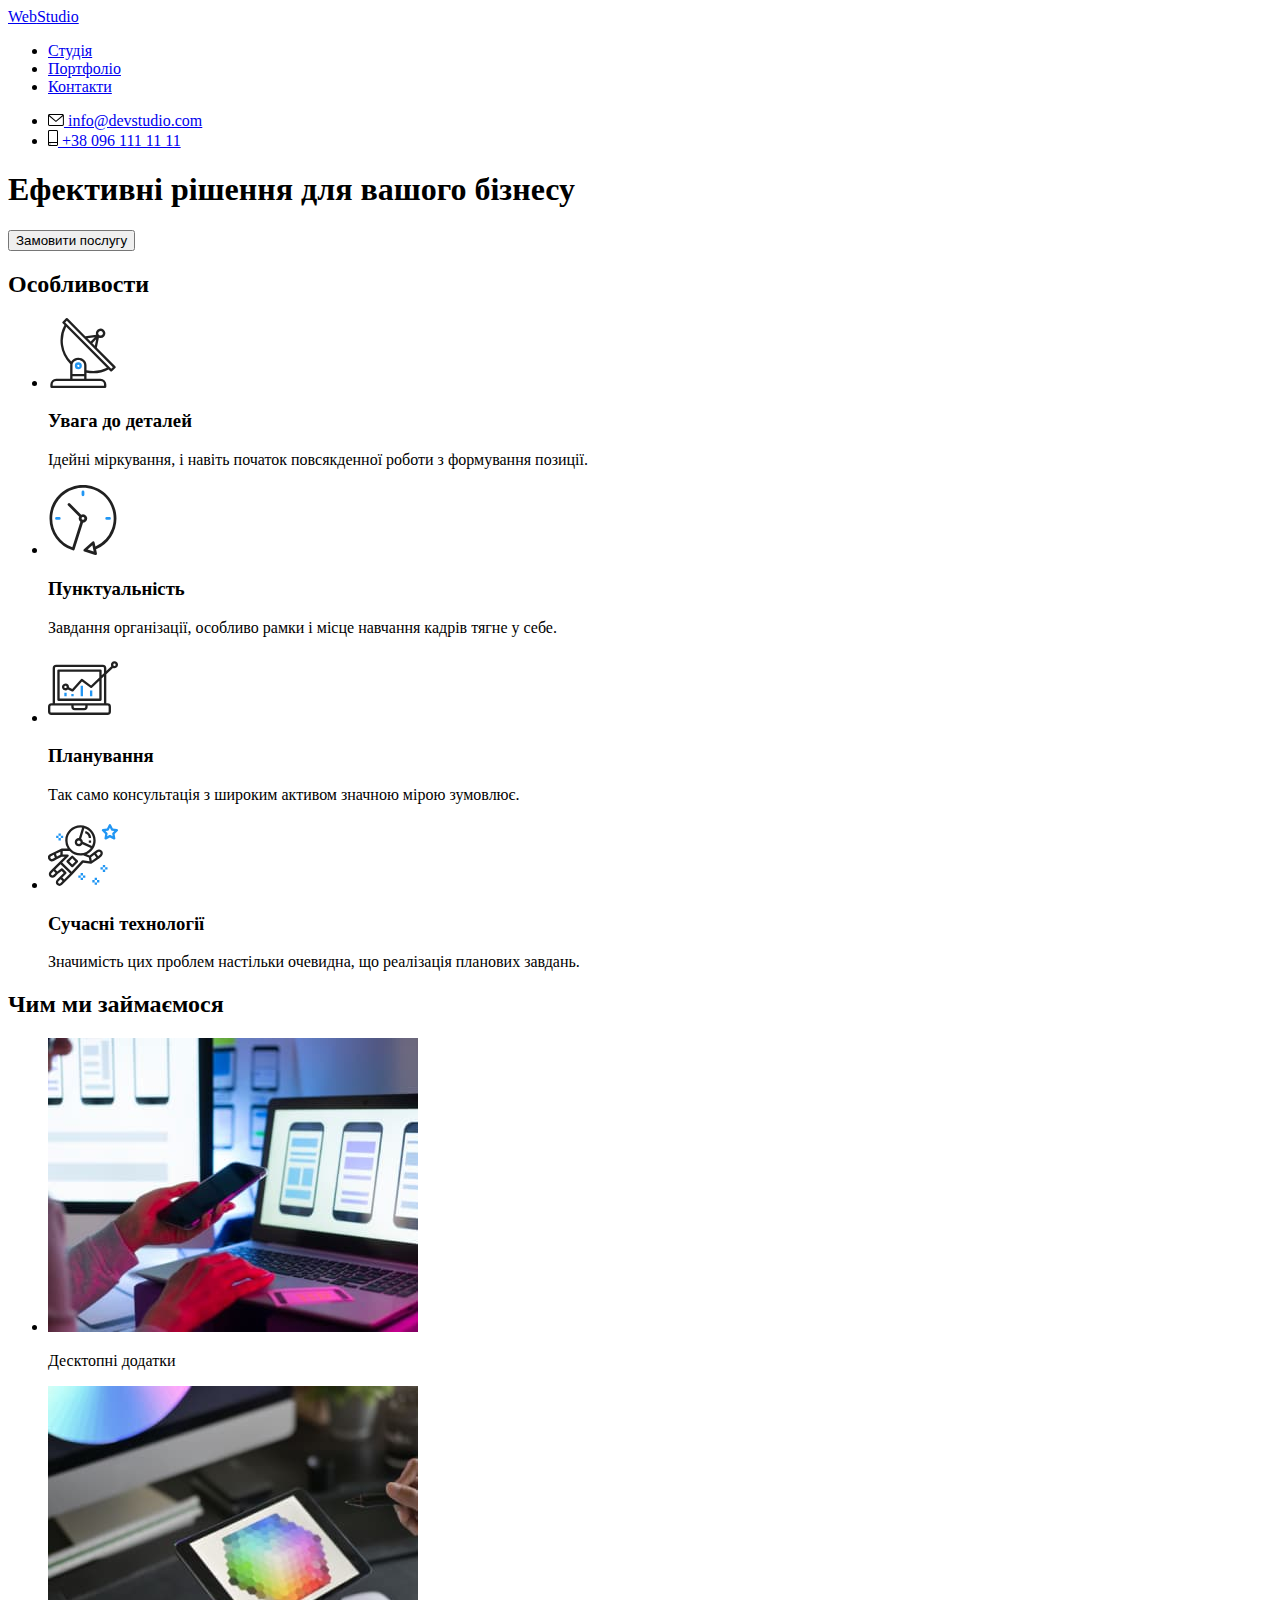
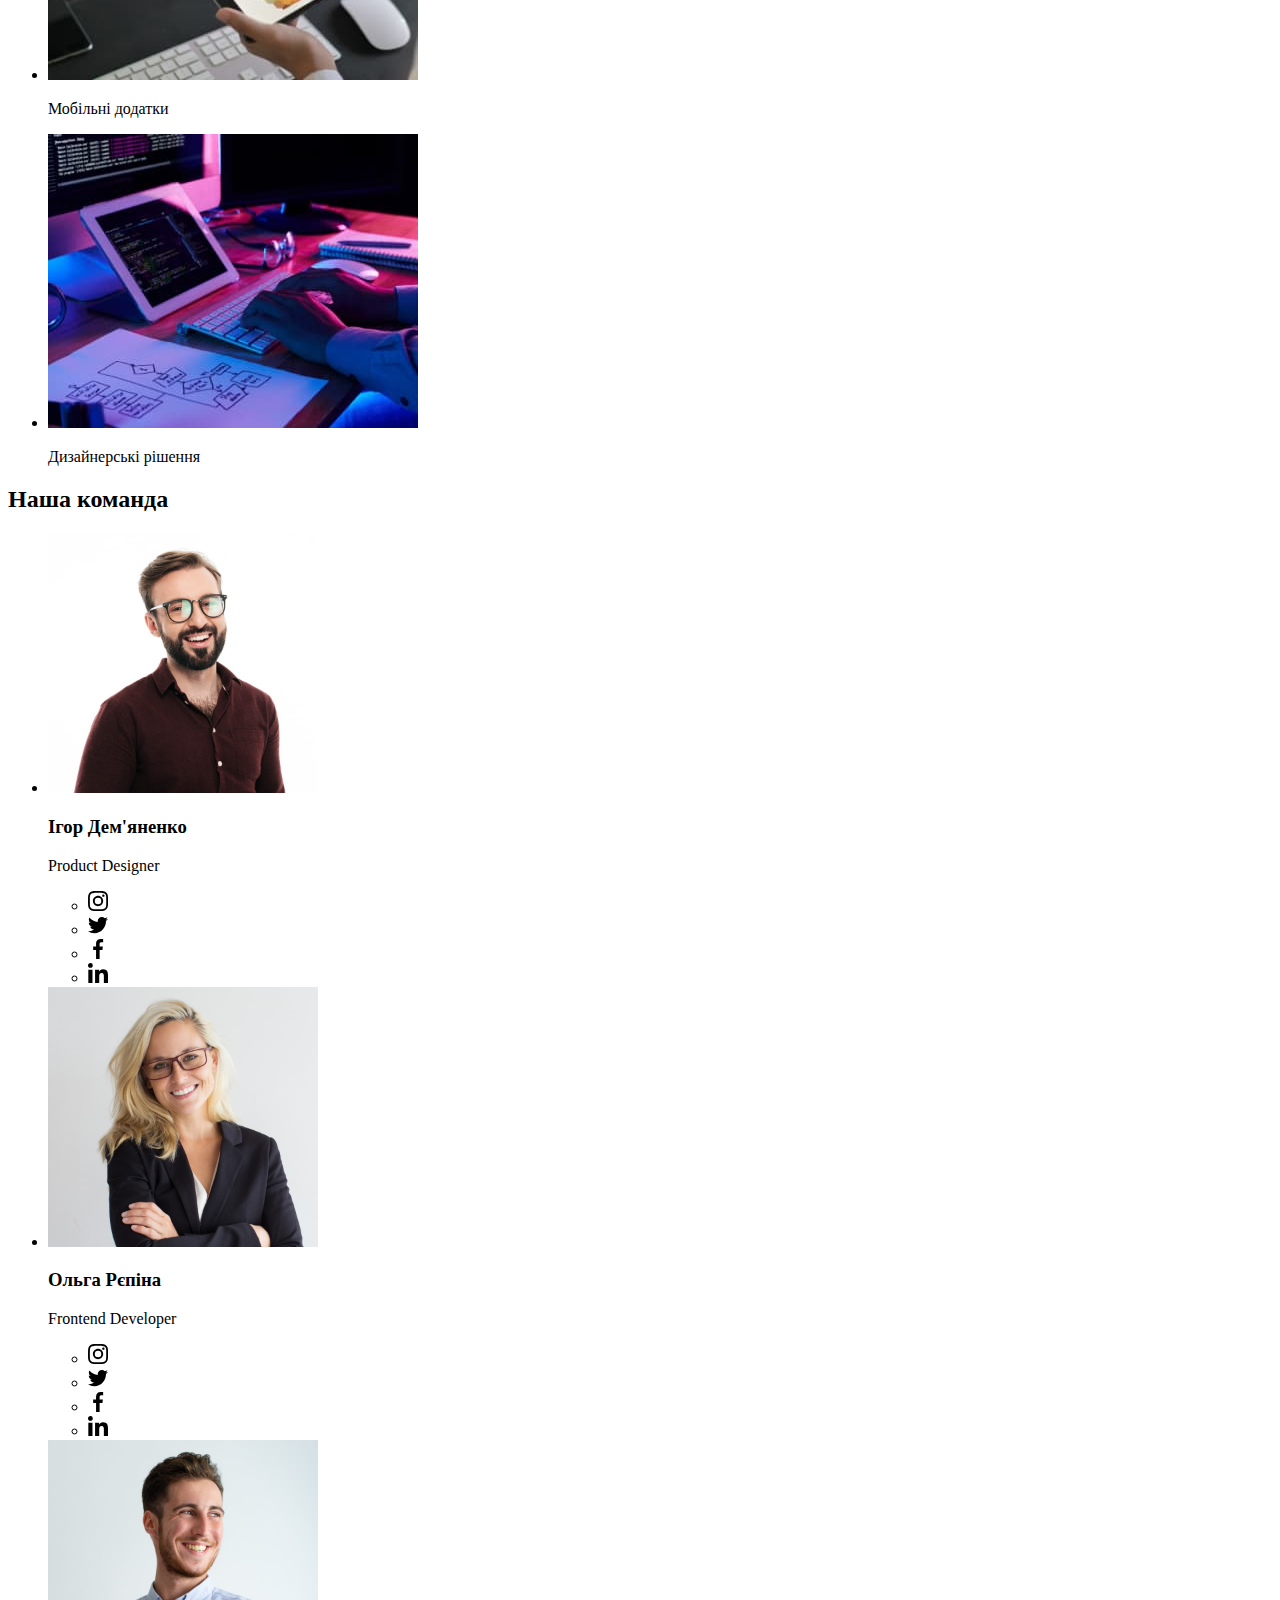
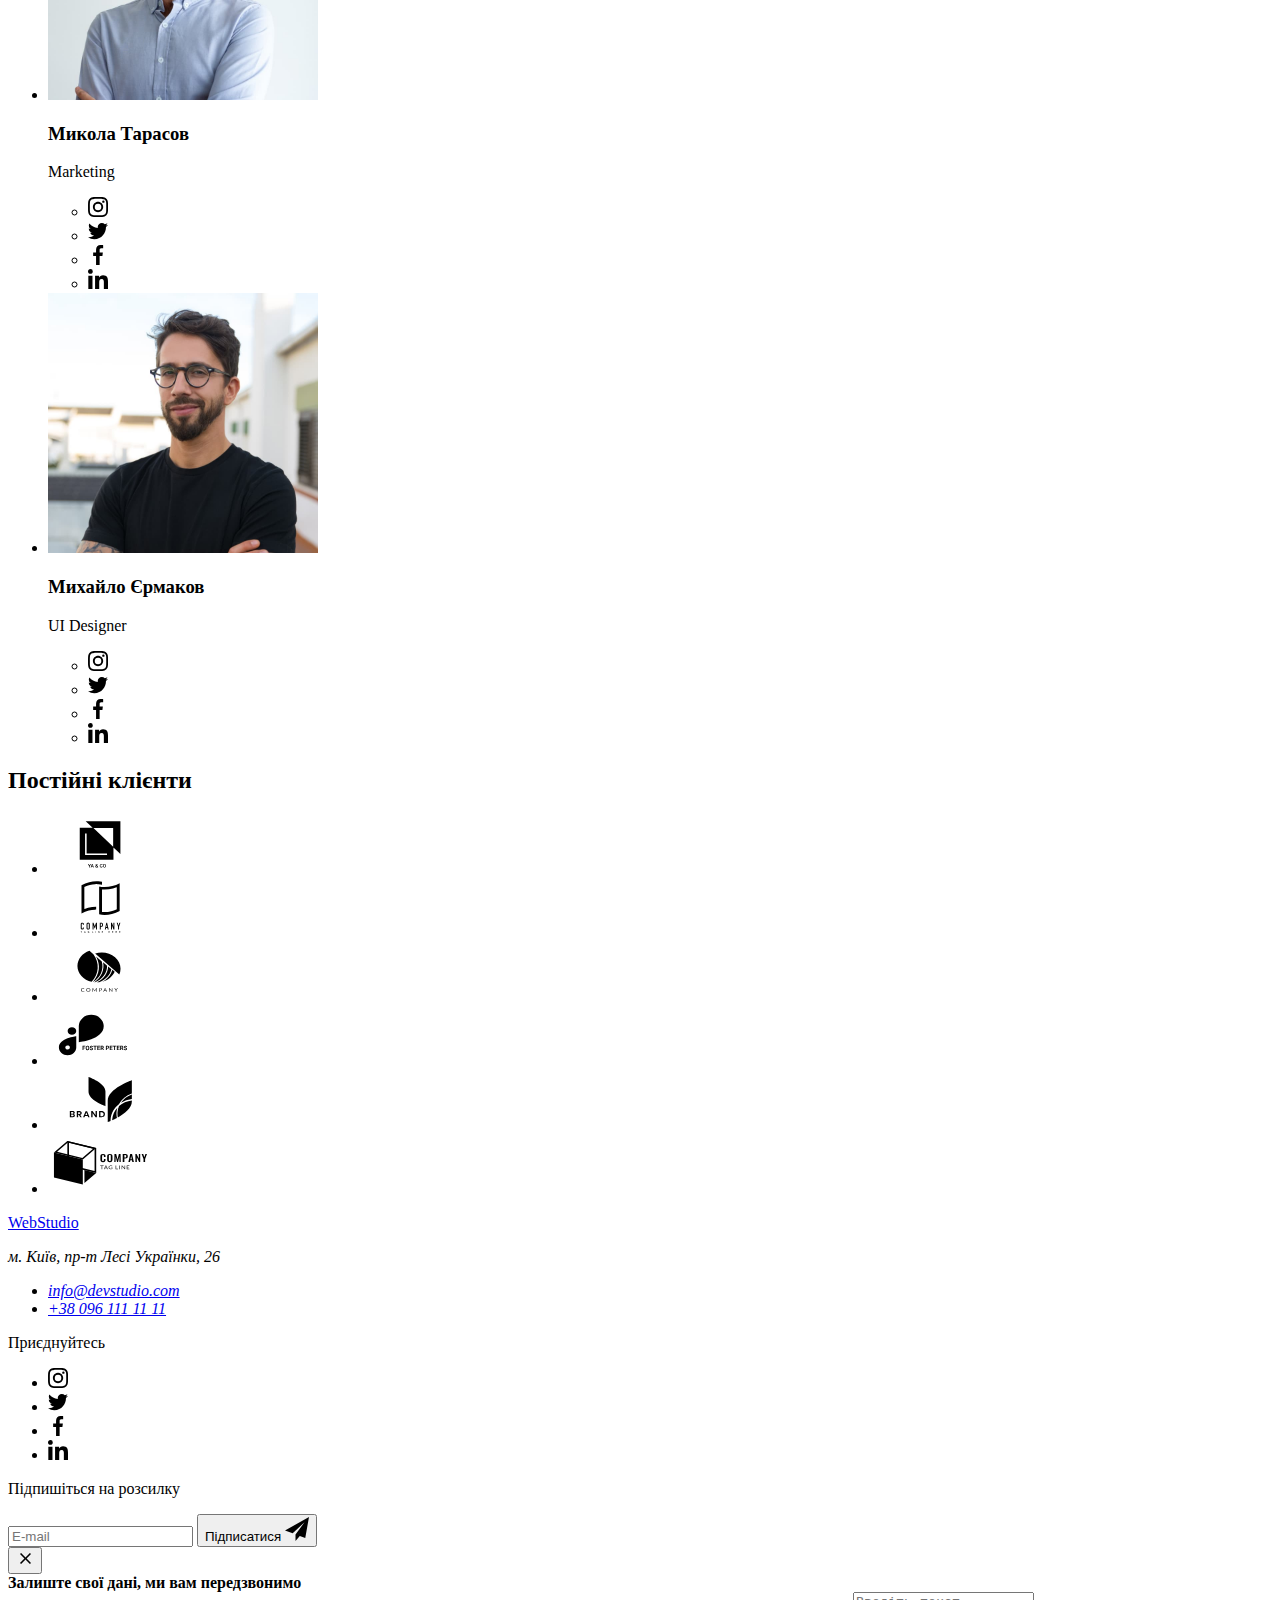
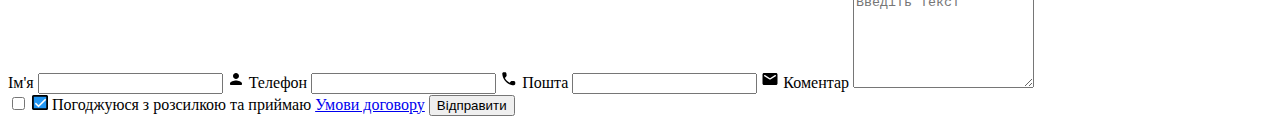
==== commit a911b5f4: "scss" ====
--- a/index.html
+++ b/index.html
@@ -11,7 +11,8 @@
     <link href="https://fonts.googleapis.com/css2?family=Raleway:wght@700&family=Roboto:wght@400;500;700;900&display=swap" rel="stylesheet" />
 
     <!--CSS-->
-    <link rel="stylesheet" href="./CSS/main.min.css" />
+
+    <link rel="stylesheet" href="./css/main.min.css" />
   </head>
 
   <body class="page">
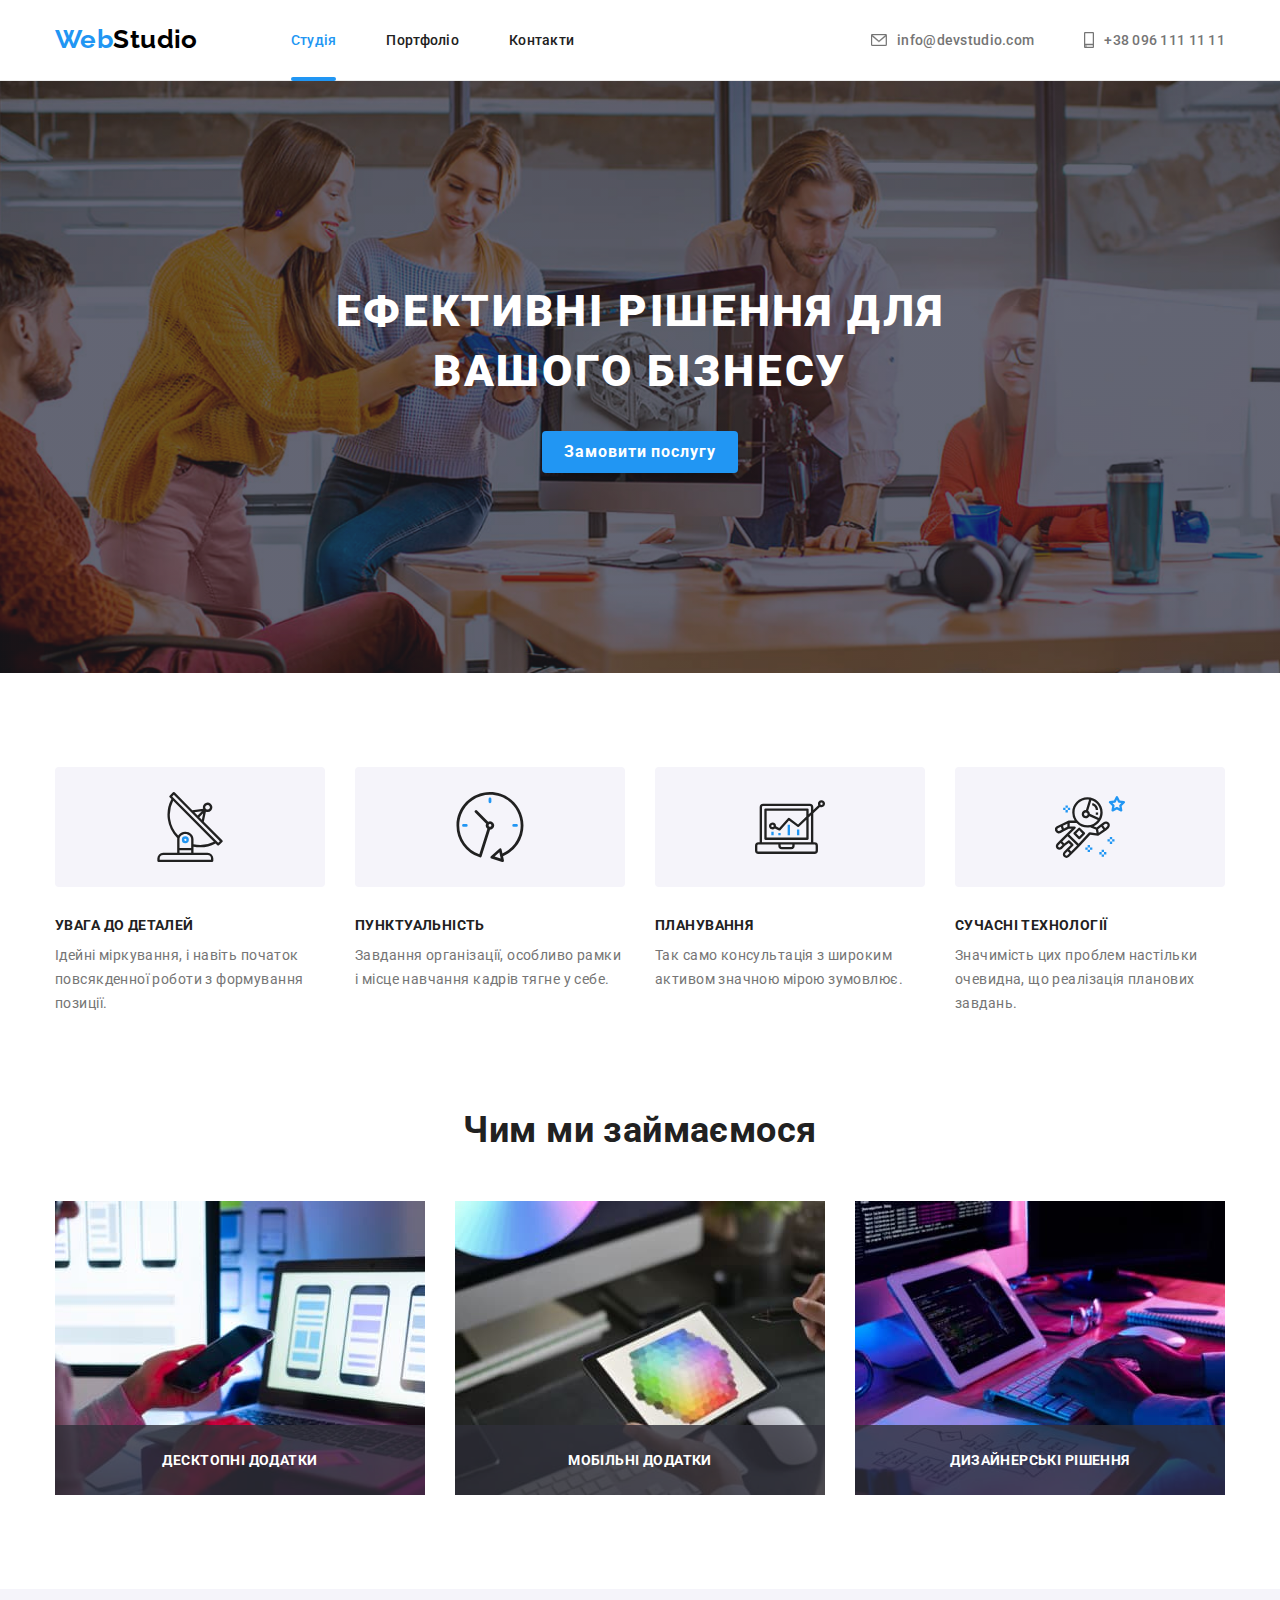
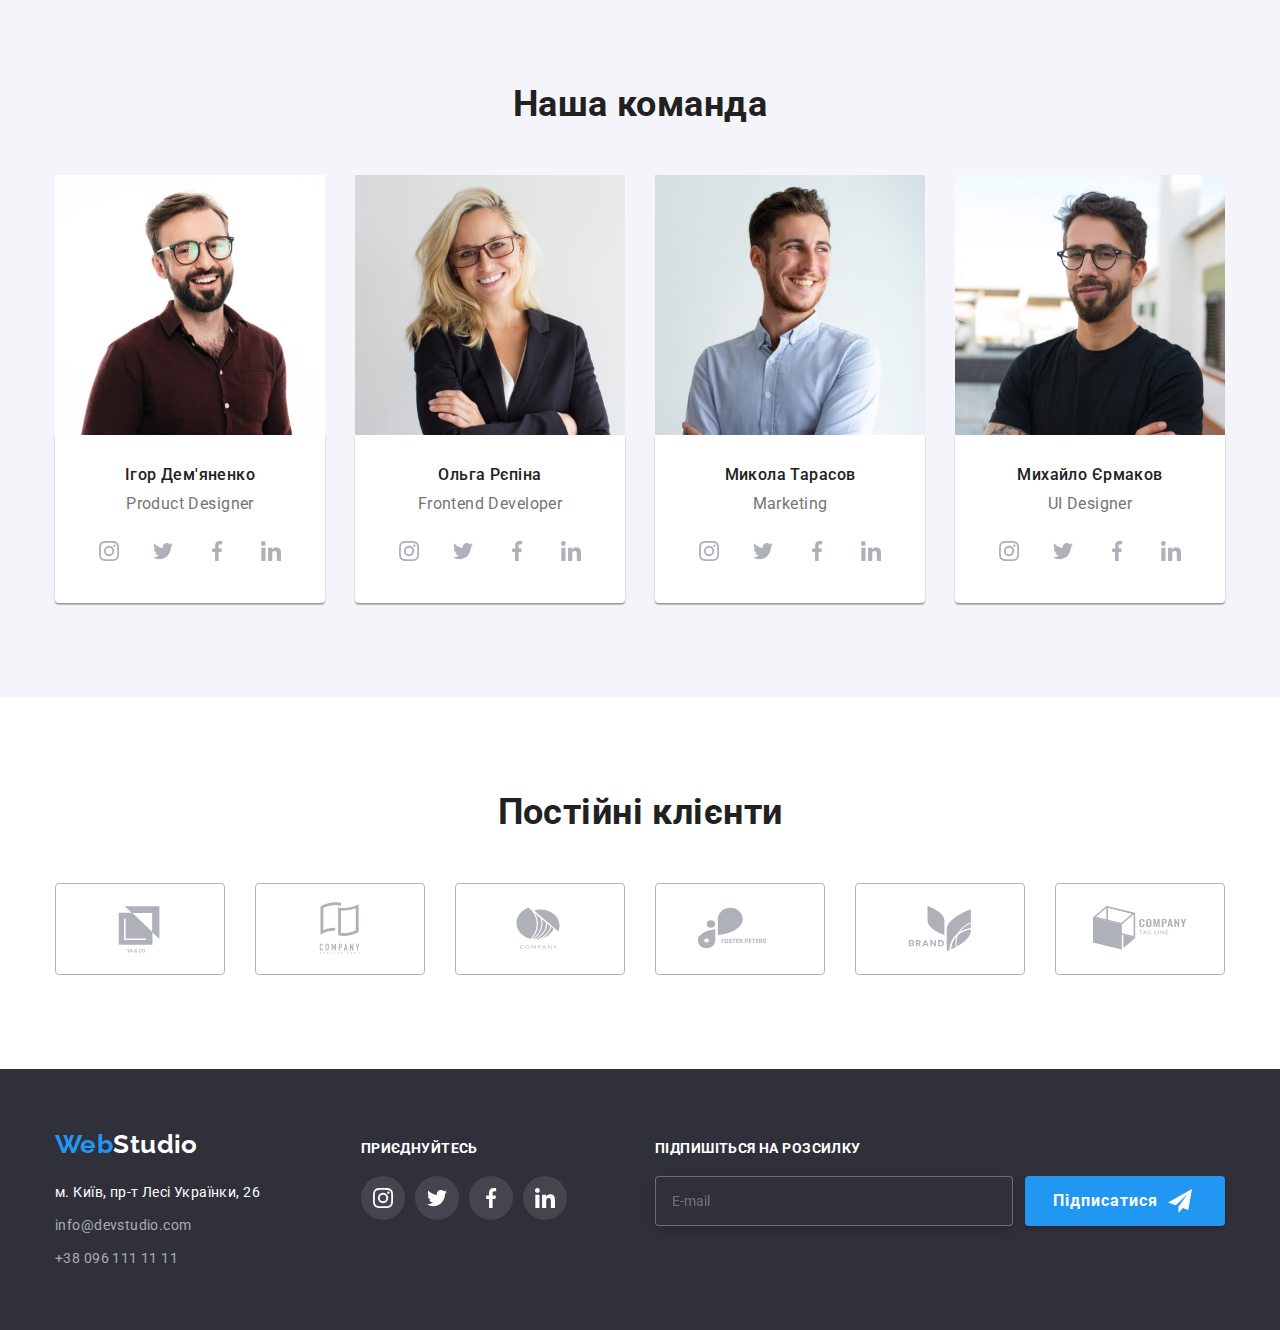
==== commit df37f028: "css" ====
--- a/index.html
+++ b/index.html
@@ -12,7 +12,7 @@
 
     <!--CSS-->
 
-    <link rel="stylesheet" href="./css/main.min.css" />
+    <link rel="stylesheet" href="./CSS/main.min.css" />
   </head>
 
   <body class="page">
--- a/CSS/main.min.css
+++ b/CSS/main.min.css
@@ -0,0 +1 @@
+/*! modern-normalize v1.1.0 | MIT License | https://github.com/sindresorhus/modern-normalize */*,::after,::before{-webkit-box-sizing:border-box;box-sizing:border-box}html{-moz-tab-size:4;-o-tab-size:4;tab-size:4}html{line-height:1.15;-webkit-text-size-adjust:100%}body{margin:0}body{font-family:system-ui,-apple-system,"Segoe UI",Roboto,Helvetica,Arial,sans-serif,"Apple Color Emoji","Segoe UI Emoji"}hr{height:0;color:inherit}abbr[title]{-webkit-text-decoration:underline dotted;text-decoration:underline dotted}b,strong{font-weight:bolder}code,kbd,pre,samp{font-family:ui-monospace,SFMono-Regular,Consolas,"Liberation Mono",Menlo,monospace;font-size:1em}small{font-size:80%}sub,sup{font-size:75%;line-height:0;position:relative;vertical-align:baseline}sub{bottom:-0.25em}sup{top:-0.5em}table{text-indent:0;border-color:inherit}button,input,optgroup,select,textarea{font-family:inherit;font-size:100%;line-height:1.15;margin:0}button,select{text-transform:none}[type=button],[type=reset],[type=submit],button{-webkit-appearance:button}::-moz-focus-inner{border-style:none;padding:0}:-moz-focusring{outline:1px dotted ButtonText}:-moz-ui-invalid{box-shadow:none}legend{padding:0}progress{vertical-align:baseline}::-webkit-inner-spin-button,::-webkit-outer-spin-button{height:auto}[type=search]{-webkit-appearance:textfield;outline-offset:-2px}::-webkit-search-decoration{-webkit-appearance:none}::-webkit-file-upload-button{-webkit-appearance:button;font:inherit}summary{display:list-item}:root{--main-font: "Roboto", sans-serif;--secondary-font: "Raleway", sans-serif;--main-txt-cl: #212121;--light-txt-cl: #757575;--accent-txt-cl: #2196f3;--second-txt-cl: #ffffff;--black-txt-cl: #000000;--footer-link-txt-cl: rgba(255, 255, 255, 0.6);--footer-txt-second: rgba(255, 255, 255, 0.1);--accent-bg-cl: #2f303a;--bg-cl: #f5f5f5;--second-bg-cl: #f5f4fa;--cl-box: #eeeeee;--bg-activ-btn: #188ce8;--bg-grip-cl: #afb1b8;--items: 3;--indent: 30px;--animation: 250ms cubic-bezier(0.4, 0, 0.2, 1)}.page{font-size:14px;font-family:var(--main-font);letter-spacing:.03em;color:var(--main-txt-cl);background:var(--second-txt-cl)}.section{padding-top:94px;padding-bottom:94px;-webkit-box-align:center;-ms-flex-align:center;align-items:center}.link:hover,.link:focus{color:var(--accent-txt-cl)}.card-set{display:-webkit-box;display:-ms-flexbox;display:flex;-ms-flex-wrap:wrap;flex-wrap:wrap;gap:var(--indent)}.card-set-item{-ms-flex-preferred-size:calc((100% - var(--indent)*(var(--items) - 1))/var(--items));flex-basis:calc((100% - var(--indent)*(var(--items) - 1))/var(--items))}.container{width:1200px;padding-left:15px;padding-right:15px;margin-left:auto;margin-right:auto}h1,h2,h3,h4,h5,h6,p{margin:0}img{display:block}.list{list-style:none;margin:0;padding:0}.link{text-decoration:none;color:currentColor;-webkit-transition:color var(--animation);transition:color var(--animation)}.visually-hidden{position:absolute;width:1px;height:1px;margin:-1px;border:0;padding:0;white-space:nowrap;-webkit-clip-path:inset(100%);clip-path:inset(100%);clip:rect(0 0 0 0);overflow:hidden}.logo{font-family:var(--secondary-font);font-weight:700;font-size:26px;line-height:1.1923076923;text-decoration:none;color:var(--black-txt-cl);margin-right:93px}.logo-part{color:var(--accent-txt-cl)}.header-logo-link{display:-webkit-box;display:-ms-flexbox;display:flex;-webkit-box-align:center;-ms-flex-align:center;align-items:center;padding-top:24px;padding-bottom:25px}.footer-logo{display:block;margin-bottom:20px}.footer-logo-part{color:var(--second-txt-cl)}.register-form-field{display:block;position:relative;margin-bottom:10px}.register-form-group{margin-bottom:20px}.register-form-title{display:block;margin-bottom:12px;font-weight:700;font-size:20px;line-height:1.15;text-align:center;letter-spacing:.03em;color:var(--main-txt-cl)}.register-form-text{line-height:1.1666666667;letter-spacing:.01em;color:var(--light-txt-cl);display:block;margin-bottom:4px}.register-form-field:last-child{margin-bottom:0}.register-form-btn{font-family:inherit;font-weight:700;font-size:16px;line-height:1.875;display:-webkit-box;display:-ms-flexbox;display:flex;-webkit-box-align:center;-ms-flex-align:center;align-items:center;text-align:center;cursor:pointer;letter-spacing:.06em;color:var(--second-txt-cl);background-color:var(--accent-txt-cl);padding:6px 22px;margin-left:auto;margin-right:auto;border:none;-webkit-box-shadow:0px 4px 4px rgba(0,0,0,.15);box-shadow:0px 4px 4px rgba(0,0,0,.15);border-radius:4px;-webkit-transition:background-color var(--animation);transition:background-color var(--animation);margin-bottom:40px}.register-form-btn:hover,.register-form-btn:focus{background-color:var(--bg-activ-btn)}.register-form-mailing{font-size:14px;line-height:1.7142857143;letter-spacing:.03em;color:var(--light-txt-cl)}.register-form-contract{color:var(--accent-txt-cl);text-decoration:underline}.register-form-massage{padding:12px 16px;resize:none;width:100%;border:1px solid rgba(33,33,33,.2);border-radius:4px;outline:rgba(0,0,0,0);display:block;-webkit-transition:border-color var(--animation);transition:border-color var(--animation)}.register-form-massage:focus{border-color:var(--accent-txt-cl)}.register-form-input{width:100%;height:40px;padding-left:42px;padding-right:42px;border:1px solid rgba(33,33,33,.2);border-radius:4px;outline:rgba(0,0,0,0);-webkit-transition:border-color var(--animation);transition:border-color var(--animation)}.register-form-input:focus{border-color:var(--accent-txt-cl)}.register-form-icon{position:absolute;left:12px;bottom:11px}.register-form-input:focus~.register-form-icon{fill:var(--accent-txt-cl)}.register-form-agreement{display:-webkit-box;display:-ms-flexbox;display:flex;-webkit-box-align:center;-ms-flex-align:center;align-items:center;-webkit-box-pack:center;-ms-flex-pack:center;justify-content:center;gap:10px;margin-bottom:20px}.icon-checked{opacity:0;fill:var(--accent-txt-cl);-webkit-transition:opacity var(--animation);transition:opacity var(--animation)}.register-form-checkbox:checked+.register-form-icons .icon-checked{opacity:1}.icon-unchecked{-webkit-transition:opacity var(--animation);transition:opacity var(--animation)}.register-form-checkbox:focus+.register-form-icons{fill:var(--accent-txt-cl)}.register-form-checkbox:checked+.register-form-icons .icon-unchecked{opacity:0}.socials{display:-webkit-box;display:-ms-flexbox;display:flex;-webkit-box-pack:center;-ms-flex-pack:center;justify-content:center;gap:10px}.socials-item .socials-link{display:-webkit-box;display:-ms-flexbox;display:flex;-webkit-box-align:center;-ms-flex-align:center;align-items:center;-webkit-box-pack:center;-ms-flex-pack:center;justify-content:center;width:44px;height:44px;color:var(--bg-grip-cl);background-color:var(--second-txt-cl);border-radius:50%;-webkit-transition:color var(--animation),background-color var(--animation);transition:color var(--animation),background-color var(--animation)}.socials-link:hover,.socials-link:focus{color:var(--second-txt-cl);background-color:var(--accent-txt-cl)}.socials-icon{fill:currentColor}.footer-label{display:-webkit-box;display:-ms-flexbox;display:flex;-webkit-box-pack:center;-ms-flex-pack:center;justify-content:center}.footer-mailing-text{font-weight:700;line-height:1.1428571429;letter-spacing:.03em;text-transform:uppercase;color:var(--second-txt-cl);margin-bottom:20px}.footer-mailing-btn{display:-webkit-box;display:-ms-flexbox;display:flex;gap:10px;width:200px;font-weight:700;font-size:16px;line-height:1.875;-webkit-box-align:center;-ms-flex-align:center;align-items:center;text-align:center;letter-spacing:.06em;color:var(--second-txt-cl);background:var(--accent-txt-cl);-webkit-box-shadow:0px 4px 4px rgba(0,0,0,.15);box-shadow:0px 4px 4px rgba(0,0,0,.15);border-radius:4px;border:none;cursor:pointer;fill:currentColor;padding-top:10px;padding-bottom:10px;padding-left:28px;padding-right:13px}.footer-mailing-form{color:var(--second-txt-cl);background:var(--accent-bg-cl);border:1px solid rgba(255,255,255,.3);-webkit-filter:drop-shadow(0px 4px 4px rgba(0, 0, 0, 0.15));filter:drop-shadow(0px 4px 4px rgba(0, 0, 0, 0.15));border-radius:4px;margin-right:12px;padding-left:16px;width:358px}.footeer-mailing-contener{display:-webkit-box;display:-ms-flexbox;display:flex}.header{background:var(--second-txt-cl);color:currentColor;border-bottom:1px solid #ececec}.header-container{display:-webkit-box;display:-ms-flexbox;display:flex;-webkit-box-align:center;-ms-flex-align:center;align-items:center}.navigation{margin-right:auto}.nav-list{display:-webkit-box;display:-ms-flexbox;display:flex;-webkit-box-align:center;-ms-flex-align:center;align-items:center;gap:50px}.nav-item{font-weight:500;line-height:1.1428571429;letter-spacing:.02em;color:var(--main-txt-cl)}.header-link{display:-webkit-box;display:-ms-flexbox;display:flex;-webkit-box-align:center;-ms-flex-align:center;align-items:center;padding-top:32px;padding-bottom:32px;gap:10px}.nav-contact{font-weight:500;font-size:14px;line-height:1.1428571429;letter-spacing:.02em;color:var(--light-txt-cl);-webkit-transition:color var(--animation);transition:color var(--animation)}.nav-item{position:relative}.current{color:var(--accent-txt-cl)}.nav-item .current::after{content:"";display:inline-block;position:absolute;width:100%;height:4px;bottom:-1.5%;background-color:var(--accent-txt-cl);border-radius:2px}.contacts-icon{fill:currentColor;stroke:var(--light-txt-cl);-webkit-transition:color var(--animation);transition:color var(--animation)}.nav-contact .contacts-icon:hover,.nav-contact .contacts-icon:focus{color:var(--accent-txt-cl)}.hero{background-color:var(--accent-bg-cl);padding-top:200px;padding-bottom:200px;background-image:-webkit-gradient(linear, left top, right top, from(rgba(47, 48, 58, 0.4)), to(rgba(47, 48, 58, 0.4))),url(../images/hero/bg-hero.png);background-image:linear-gradient(to right, rgba(47, 48, 58, 0.4), rgba(47, 48, 58, 0.4)),url(../images/hero/bg-hero.png);background-position:center;background-repeat:no-repeat;background-size:cover;max-width:1600px;margin-left:auto;margin-right:auto}.hero__title{font-weight:900;font-size:44px;line-height:1.3636363636;text-align:center;letter-spacing:.06em;text-transform:uppercase;color:var(--second-txt-cl);width:696px;margin-left:auto;margin-right:auto;margin-bottom:30px}.hero__btn{font-family:inherit;font-weight:700;font-size:16px;line-height:1.875;display:-webkit-box;display:-ms-flexbox;display:flex;-webkit-box-align:center;-ms-flex-align:center;align-items:center;text-align:center;cursor:pointer;letter-spacing:.06em;color:var(--second-txt-cl);background-color:var(--accent-txt-cl);padding:6px 22px;margin-left:auto;margin-right:auto;border:none;-webkit-box-shadow:0px 4px 4px rgba(0,0,0,.15);box-shadow:0px 4px 4px rgba(0,0,0,.15);border-radius:4px;-webkit-transition:background-color var(--animation);transition:background-color var(--animation)}.hero__btn:hover,.hero__btn:focus{background-color:var(--bg-activ-btn)}.feature__list{display:-webkit-box;display:-ms-flexbox;display:flex;gap:30px}.feature__item-img{display:-webkit-box;display:-ms-flexbox;display:flex;-webkit-box-pack:center;-ms-flex-pack:center;justify-content:center;-webkit-box-align:center;-ms-flex-align:center;align-items:center;width:270px;height:120px;background-color:var(--second-bg-cl);border-radius:4px;margin-bottom:30px}.feature__item-icon{--items: 4}.feature__item{width:270px}.feature__title{margin-bottom:10px;font-weight:700;font-size:14px;line-height:1.1428571429;text-transform:uppercase;color:var(--main-txt-cl)}.feature__text{line-height:1.7142857143;color:var(--light-txt-cl)}.outer{padding-top:0}.outer__title{font-weight:700;font-size:36px;line-height:1.1666666667;text-align:center;color:var(--main-txt-cl);margin-bottom:50px}.outer__item{position:relative}.outer__text{display:-webkit-box;display:-ms-flexbox;display:flex;-webkit-box-pack:center;-ms-flex-pack:center;justify-content:center;-webkit-box-align:center;-ms-flex-align:center;align-items:center;position:absolute;font-weight:700;font-size:14px;line-height:1.1428571429;text-transform:uppercase;width:370px;height:70px;bottom:0;color:var(--second-txt-cl);background-color:rgba(47,48,58,.8)}.team{background:var(--second-bg-cl)}.team-list{--items: 4}.team-title{margin-bottom:50px;font-weight:700;font-size:36px;line-height:1.1666666667;text-align:center;color:var(--main-txt-cl)}.team-item{background-color:var(--second-txt-cl)}.team-box{-webkit-box-shadow:0px 1px 3px rgba(0,0,0,.12),0px 1px 1px rgba(0,0,0,.14),0px 2px 1px rgba(0,0,0,.2);box-shadow:0px 1px 3px rgba(0,0,0,.12),0px 1px 1px rgba(0,0,0,.14),0px 2px 1px rgba(0,0,0,.2);border-radius:0px 0px 4px 4px;padding:30px}.team-name{margin-bottom:10px;font-weight:500;font-size:16px;line-height:1.1875;text-align:center;color:var(--main-txt-cl)}.team-text{font-size:16px;line-height:1.1875;text-align:center;color:var(--light-txt-cl);margin-bottom:16px}.client-title{font-weight:700;font-size:36px;line-height:42px;text-align:center;margin-bottom:50px}.client-list{display:-webkit-box;display:-ms-flexbox;display:flex;gap:30px;--items: 6}.client-item{width:170px;height:92px}.client-link{display:-webkit-box;display:-ms-flexbox;display:flex;-webkit-box-pack:center;-ms-flex-pack:center;justify-content:center;-webkit-box-align:center;-ms-flex-align:center;align-items:center;border:1px solid var(--bg-grip-cl);border-radius:4px;width:100%;height:100%;color:var(--bg-grip-cl);-webkit-transition:color var(--animation),border var(--animation);transition:color var(--animation),border var(--animation)}.client-link:hover,.client-link:focus{color:var(--accent-txt-cl);border:1px solid var(--accent-txt-cl)}.client-icon{fill:currentColor}.footer{background-color:var(--accent-bg-cl);padding-top:60px;padding-bottom:60px}.footer-flex{display:-webkit-box;display:-ms-flexbox;display:flex;gap:70px;-webkit-box-align:baseline;-ms-flex-align:baseline;align-items:baseline}.footer-list{display:-webkit-box;display:-ms-flexbox;display:flex;-webkit-box-orient:vertical;-webkit-box-direction:normal;-ms-flex-direction:column;flex-direction:column;gap:9px}.footer-contact{font-style:normal;text-decoration:none;line-height:1.7142857143}.footer-text{margin-bottom:9px;line-height:1.7142857143;color:var(--second-txt-cl)}.footer-item{color:var(--footer-link-txt-cl)}.footer-container{display:-webkit-box;display:-ms-flexbox;display:flex;-webkit-box-orient:vertical;-webkit-box-direction:normal;-ms-flex-direction:column;flex-direction:column}.footer-container:last-child{margin-left:auto}.footer-socials-text{font-weight:700;line-height:1.1428571429;letter-spacing:.03em;text-transform:uppercase;color:var(--second-txt-cl);margin-bottom:20px}.footer-socials-list{display:-webkit-box;display:-ms-flexbox;display:flex;-webkit-box-pack:center;-ms-flex-pack:center;justify-content:center;gap:10px}.footer-socials-link{display:-webkit-box;display:-ms-flexbox;display:flex;-webkit-box-align:center;-ms-flex-align:center;align-items:center;-webkit-box-pack:center;-ms-flex-pack:center;justify-content:center;width:44px;height:44px;border-radius:50%;color:var(--second-txt-cl);background-color:var(--footer-txt-second);-webkit-transition:background-color var(--animation);transition:background-color var(--animation)}.footer-socials-link:hover,.footer-socials-link:focus{background-color:var(--accent-txt-cl)}.footer-socials-icon{fill:currentColor}.backdrop{position:fixed;top:0;left:0;width:100%;height:100%;background-color:rgba(0,0,0,.2);z-index:1000;-webkit-transition:opacity 1000ms;transition:opacity 1000ms}.backdrop.is-hidden{opacity:0;pointer-events:none;visibility:hidden,opacity 1000ms}.modal{position:absolute;padding:40px;top:50%;left:50%;-webkit-transform:translate(-50%, -50%);transform:translate(-50%, -50%);width:528px;height:581px;background-color:var(--second-txt-cl);-webkit-box-shadow:0px 1px 3px rgba(0,0,0,.12),0px 1px 1px rgba(0,0,0,.14),0px 2px 1px rgba(0,0,0,.2);box-shadow:0px 1px 3px rgba(0,0,0,.12),0px 1px 1px rgba(0,0,0,.14),0px 2px 1px rgba(0,0,0,.2);border-radius:4px}.modal-btn{display:-webkit-box;display:-ms-flexbox;display:flex;-webkit-box-align:center;-ms-flex-align:center;align-items:center;-webkit-box-pack:center;-ms-flex-pack:center;justify-content:center;position:absolute;top:8px;right:8px;border-radius:50%;border:1px solid rgba(0,0,0,.1);padding:0;width:30px;height:30px;color:var(--black-txt-cl);background-color:var(--second-txt-cl);cursor:pointer;-webkit-transition:fill var(--animation);transition:fill var(--animation)}.modal-btn:hover,.modal-btn:focus{fill:var(--bg-activ-btn)}.partfolio-filtr{display:-webkit-box;display:-ms-flexbox;display:flex;-webkit-box-pack:center;-ms-flex-pack:center;justify-content:center;gap:8px;margin-bottom:50px}.partfolio-btn{font-family:inherit;font-weight:500;font-size:16px;line-height:1.625;cursor:pointer;-webkit-box-align:center;-ms-flex-align:center;align-items:center;text-align:center;background-color:var(--second-bg-cl);border:none;padding:6px 22px;border-radius:4px;-webkit-transition:color var(--animation),background-color var(--animation),-webkit-box-shadow var(--animation);transition:color var(--animation),background-color var(--animation),-webkit-box-shadow var(--animation);transition:color var(--animation),background-color var(--animation),box-shadow var(--animation);transition:color var(--animation),background-color var(--animation),box-shadow var(--animation),-webkit-box-shadow var(--animation)}.partfolio-btn:hover,.partfolio-btn:focus{color:var(--second-txt-cl);background-color:var(--accent-txt-cl);-webkit-box-shadow:0px 3px 1px rgba(0,0,0,.1),0px 1px 2px rgba(0,0,0,.08),0px 2px 2px rgba(0,0,0,.12);box-shadow:0px 3px 1px rgba(0,0,0,.1),0px 1px 2px rgba(0,0,0,.08),0px 2px 2px rgba(0,0,0,.12)}.partfolio-work{display:-webkit-box;display:-ms-flexbox;display:flex;-ms-flex-wrap:wrap;flex-wrap:wrap;-webkit-transition:-webkit-box-shadow var(--animation);transition:-webkit-box-shadow var(--animation);transition:box-shadow var(--animation);transition:box-shadow var(--animation), -webkit-box-shadow var(--animation)}.partfolio-work:hover{-webkit-box-shadow:0px 1px 1px rgba(0,0,0,.12),0px 4px 4px rgba(0,0,0,.06),1px 4px 6px rgba(0,0,0,.16);box-shadow:0px 1px 1px rgba(0,0,0,.12),0px 4px 4px rgba(0,0,0,.06),1px 4px 6px rgba(0,0,0,.16)}.portfolio-thumb{position:relative;overflow:hidden}.overlay{position:absolute;top:0;left:0;width:100%;height:100%;-webkit-transform:translateY(100%);transform:translateY(100%);display:-webkit-box;display:-ms-flexbox;display:flex;-webkit-box-pack:center;-ms-flex-pack:center;justify-content:center;-webkit-box-align:center;-ms-flex-align:center;align-items:center;padding:24px;background-color:rgba(33,150,243,.9);-webkit-transition:-webkit-transform var(--animation);transition:-webkit-transform var(--animation);transition:transform var(--animation);transition:transform var(--animation), -webkit-transform var(--animation)}.overlay-desc{font-weight:400;font-size:18px;line-height:1.5555555556;letter-spacing:.03em;-webkit-user-select:none;-moz-user-select:none;-ms-user-select:none;user-select:none;color:var(--second-txt-cl)}.partfolio-work:hover .overlay{-webkit-transform:translateY(0);transform:translateY(0)}.partfolio-box-link:focus .overlay{-webkit-transform:translateY(0);transform:translateY(0)}.partfolio-box{border:1px solid var(--cl-box);border-top:0;padding:20px 24px;width:370px}.partfolio-work-item{margin-bottom:4px;font-weight:700;font-size:18px;line-height:2;letter-spacing:.06em;color:var(--main-txt-cl)}.partfolio-work-text{font-size:16px;line-height:1.875;color:var(--light-txt-cl)}.partfolio-box-link{-webkit-transition:-webkit-box-shadow var(--animation);transition:-webkit-box-shadow var(--animation);transition:box-shadow var(--animation);transition:box-shadow var(--animation), -webkit-box-shadow var(--animation)}.partfolio-box-link:focus{-webkit-box-shadow:0px 1px 1px rgba(0,0,0,.12),0px 4px 4px rgba(0,0,0,.06),1px 4px 6px rgba(0,0,0,.16);box-shadow:0px 1px 1px rgba(0,0,0,.12),0px 4px 4px rgba(0,0,0,.06),1px 4px 6px rgba(0,0,0,.16)}/*# sourceMappingURL=main.min.css.map */